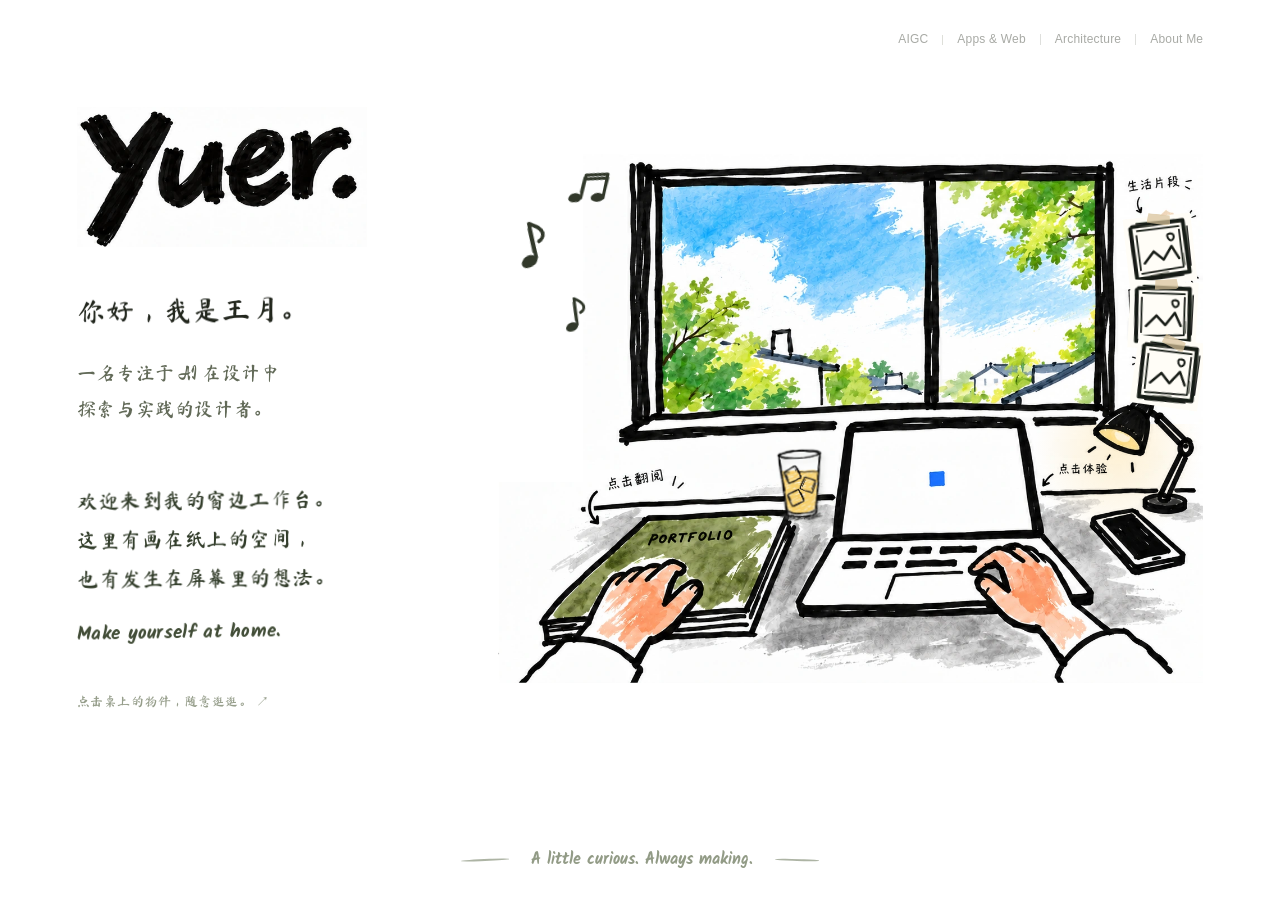
==== index.html @ cda8d572 "Update personal resume image and refresh cache versions" ====
<!doctype html><html lang="zh-CN"><head><meta charset="utf-8"><meta name="viewport" content="width=device-width,initial-scale=1"><meta name="description" content="王月 Yuer，探索 AI 在设计中的应用。建筑作品集、软件与交互，以及生活片段。"><title>Yuer · 王月的窗边工作台</title><link rel="stylesheet" href="style.css"><link rel="stylesheet" href="final.css"><link rel="stylesheet" href="airy.css"><link rel="stylesheet" href="ink-dialog.css"><link rel="stylesheet" href="music.css?v=quietnav1"><style>.quiet-aigc-divider{display:inline-block;width:1px;height:10px;background:#dedfd9;align-self:center;flex-shrink:0}</style></head><body><nav class="quiet-nav" aria-label="作品与个人介绍导航"><details class="quiet-projects aigc-menu"><summary>AIGC</summary><div class="quiet-dropdown"><a href="#" id="nav-aigc">AIGC视频</a><a href="#" id="nav-aigc-architecture">AIGC建筑</a></div></details><span class="quiet-aigc-divider" aria-hidden="true"></span><details class="quiet-projects"><summary>Apps &amp; Web</summary><div class="quiet-dropdown"><a href="lexiloop/">LexiLoop · 词萦</a><a href="timer/">Timer</a><a href="greatwall/">发现长城 · AR</a><a href="cozy-home/experience.html">四口之家·虚拟小窝</a></div></details><span class="quiet-divider" aria-hidden="true"></span><button type="button" data-open="architecture">Architecture</button><span class="quiet-divider" aria-hidden="true"></span><button type="button" id="nav-personal">About Me</button></nav><svg class="ink-filter-defs" width="0" height="0" aria-hidden="true"><defs><filter id="dry-ink" x="-3%" y="-8%" width="106%" height="116%"><feTurbulence type="fractalNoise" baseFrequency=".13" numOctaves="2" seed="7" result="grain"/><feDisplacementMap in="SourceGraphic" in2="grain" scale=".65" xChannelSelector="R" yChannelSelector="G"/></filter></defs></svg><main class="airy-layout"><section class="airy-profile"><h1 aria-label="Yuer."><span class="rough-name" aria-hidden="true"></span><span class="sr-only">Yuer.</span></h1><h2>你好，我是王月。</h2><p>一名专注于 AI 在设计中<br>探索与实践的设计者。</p><div class="welcome-note"><p>欢迎来到我的窗边工作台。<br>这里有画在纸上的空间，<br>也有发生在屏幕里的想法。</p><span lang="en">Make yourself at home.</span></div><small>点击桌上的物件，随意逛逛。 ↗</small></section><section class="airy-illustration" aria-label="可交互的窗边工作台"><div class="music-corner"><div class="music-notes" aria-hidden="true"><svg viewBox="0 0 40 56"><use href="#ink-note-single"/></svg><svg viewBox="0 0 54 56"><use href="#ink-note-pair"/></svg><svg viewBox="0 0 40 56"><use href="#ink-note-single"/></svg></div><button class="music-toggle" id="music-toggle" type="button" aria-label="播放背景音乐：森林小厨" aria-pressed="false"><svg viewBox="0 0 40 56" aria-hidden="true"><use href="#ink-note-single"/></svg><svg class="extra-note" viewBox="0 0 54 56" aria-hidden="true"><use href="#ink-note-pair"/></svg><svg class="extra-note" viewBox="0 0 40 56" aria-hidden="true"><use href="#ink-note-single"/></svg><span class="sr-only"><span id="music-label">听一会儿</span><small class="music-subtitle">A QUIET AFTERNOON</small></span></button><span class="sr-only" id="music-status" role="status" aria-live="polite"></span></div><div class="art-clip"><div class="desk-art"><img class="iced-tea" src="iced-tea-v2.webp" alt="一杯浅金色的冰茶，透明玻璃杯里浮着冰块" draggable="false"><img class="artwork" src="yuer-desk.webp" width="1672" height="941" alt="清新蓝天与绿树的窗景，桌上有绿色作品集、笔记本电脑、手机和台灯。" fetchpriority="high"><button class="hotspot book-spot" data-open="architecture" aria-label="点击绿色书本，翻阅建筑作品集" data-hint="翻开作品集 ↗"></button><button class="hotspot laptop-spot" data-open="software" aria-label="点击电脑，查看软件与交互作品" data-hint="打开电脑 ↗"></button><button class="hotspot phone-spot" data-open="mobile" aria-label="点击手机，打开发现长城等手机应用" data-hint="打开手机 ↗"></button><span class="lamp-glow" aria-hidden="true"></span><button id="lamp-switch" class="hotspot lamp-spot" aria-label="开关台灯" aria-pressed="true" data-hint="开关台灯"></button><button class="wall-photo wall-one" data-photo="0" aria-label="打开高清照片：蓝色蒙古写真"><svg viewBox="0 0 70 70" aria-hidden="true"><defs><filter id="rough-frame-1" x="-10%" y="-10%" width="120%" height="120%"><feTurbulence type="fractalNoise" baseFrequency=".075" numOctaves="2" seed="4" result="noise"/><feDisplacementMap in="SourceGraphic" in2="noise" scale="1.2" xChannelSelector="R" yChannelSelector="G"/></filter></defs><path d="M5 6L65 5 64 64 6 65Z" fill="#fffdf7" stroke="none"/><g filter="url(#rough-frame-1)" fill="none" stroke="#171a15" stroke-linecap="round" stroke-linejoin="round"><path d="M7 7L63 5 65 62 7 65 5 9" stroke-width="4.3"/><path d="M4 14L6 59 M12 4L54 4 M67 12L67 55 M14 67L58 65" stroke-width="1.7"/><path d="M12 12L58 11 M58 15L59 56 13 59 M12 55L11 17" stroke-width="1.9"/><path d="M17 48L28 36 38 46 48 32 55 46" stroke-width="2.7"/><path d="M45 23Q43 18 48 18Q53 19 51 24Q48 28 45 23" stroke-width="2.2"/><path d="M15 8L29 7 M60 41L61 54 M22 62L42 60" stroke="#505448" stroke-width="1"/></g></svg></button><button class="wall-photo wall-two" data-photo="1" aria-label="打开高清照片：绿叶间的肖像"><svg viewBox="0 0 70 70" aria-hidden="true"><defs><filter id="rough-frame-2" x="-10%" y="-10%" width="120%" height="120%"><feTurbulence type="fractalNoise" baseFrequency=".075" numOctaves="2" seed="5" result="noise"/><feDisplacementMap in="SourceGraphic" in2="noise" scale="1.2" xChannelSelector="R" yChannelSelector="G"/></filter></defs><path d="M5 6L65 5 64 64 6 65Z" fill="#fffdf7" stroke="none"/><g filter="url(#rough-frame-2)" fill="none" stroke="#171a15" stroke-linecap="round" stroke-linejoin="round"><path d="M7 7L63 5 65 62 7 65 5 9" stroke-width="4.3"/><path d="M4 14L6 59 M12 4L54 4 M67 12L67 55 M14 67L58 65" stroke-width="1.7"/><path d="M12 12L58 11 M58 15L59 56 13 59 M12 55L11 17" stroke-width="1.9"/><path d="M17 48L28 36 38 46 48 32 55 46" stroke-width="2.7"/><path d="M45 23Q43 18 48 18Q53 19 51 24Q48 28 45 23" stroke-width="2.2"/><path d="M15 8L29 7 M60 41L61 54 M22 62L42 60" stroke="#505448" stroke-width="1"/></g></svg></button><button class="wall-photo wall-three" data-photo="2" aria-label="打开高清照片：午后甜点"><svg viewBox="0 0 70 70" aria-hidden="true"><defs><filter id="rough-frame-3" x="-10%" y="-10%" width="120%" height="120%"><feTurbulence type="fractalNoise" baseFrequency=".075" numOctaves="2" seed="6" result="noise"/><feDisplacementMap in="SourceGraphic" in2="noise" scale="1.2" xChannelSelector="R" yChannelSelector="G"/></filter></defs><path d="M5 6L65 5 64 64 6 65Z" fill="#fffdf7" stroke="none"/><g filter="url(#rough-frame-3)" fill="none" stroke="#171a15" stroke-linecap="round" stroke-linejoin="round"><path d="M7 7L63 5 65 62 7 65 5 9" stroke-width="4.3"/><path d="M4 14L6 59 M12 4L54 4 M67 12L67 55 M14 67L58 65" stroke-width="1.7"/><path d="M12 12L58 11 M58 15L59 56 13 59 M12 55L11 17" stroke-width="1.9"/><path d="M17 48L28 36 38 46 48 32 55 46" stroke-width="2.7"/><path d="M45 23Q43 18 48 18Q53 19 51 24Q48 28 45 23" stroke-width="2.2"/><path d="M15 8L29 7 M60 41L61 54 M22 62L42 60" stroke="#505448" stroke-width="1"/></g></svg></button></div></div></section></main><footer class="page-signoff" lang="en"><span>A little curious. Always making.</span></footer><dialog class="panel" id="software" aria-labelledby="software-title"><div class="panel-head"><span>软件与交互 <small>DIGITAL WORKS</small></span><button class="close" data-close aria-label="关闭软件作品"><svg viewBox="0 0 30 30" aria-hidden="true"><path d="M6 5L24 24 M24 5L5 25" fill="none" stroke="#252c1e" stroke-width="4.5" stroke-linecap="round"/><path d="M5 8L22 25 M25 8L9 24" fill="none" stroke="#5a644a" stroke-width="1.2" stroke-linecap="round"/></svg></button></div><div class="desktop-dialog-body"><iframe id="virtual-computer" data-src="virtual-desktop/index.html?v=resume-20261112-new" title="虚拟电脑，点击桌面图标查看项目介绍" allow="fullscreen"></iframe><div class="desktop-more"><span>一张桌面，一些可以亲手体验的想法。</span><a href="https://timer-focus-portfolio.bluishtrail.chatgpt.site/" target="_blank" rel="noopener">了解更多 · Timer ↗</a></div></div></dialog>
<dialog class="panel book-panel" id="architecture" aria-labelledby="architecture-title"><div class="panel-head"><span id="architecture-title">建筑作品集 <small>COMPLETE PORTFOLIO</small></span><button class="close" data-close aria-label="关闭建筑作品"><svg viewBox="0 0 30 30" aria-hidden="true"><path d="M6 5L24 24 M24 5L5 25" fill="none" stroke="#252c1e" stroke-width="4.5" stroke-linecap="round"/><path d="M5 8L22 25 M25 8L9 24" fill="none" stroke="#5a644a" stroke-width="1.2" stroke-linecap="round"/></svg></button></div><div class="book-viewer"><div class="book-tools"><button id="book-prev" aria-label="上一页">← 上一页</button><span id="book-count" aria-live="polite">01 / 43</span><button id="book-next" aria-label="下一页">下一页 →</button></div><a id="book-full" href="architecture-2026/page-01.jpg" target="_blank" rel="noopener" aria-label="在新窗口放大当前作品页"><img id="book-image" src="architecture-2026/page-01.jpg" alt="建筑作品集封面" loading="lazy"></a><div class="book-thumbs" aria-label="选择作品页"></div><p class="book-tip">点击图片可放大查看 · ← → 键翻页</p></div></dialog><dialog class="panel" id="about" aria-labelledby="about-title"><div class="panel-head"><span>关于我 <small>ABOUT YUER</small></span><button class="close" data-close aria-label="关闭个人介绍"><svg viewBox="0 0 30 30" aria-hidden="true"><path d="M6 5L24 24 M24 5L5 25" fill="none" stroke="#252c1e" stroke-width="4.5" stroke-linecap="round"/><path d="M5 8L22 25 M25 8L9 24" fill="none" stroke="#5a644a" stroke-width="1.2" stroke-linecap="round"/></svg></button></div><div class="panel-body"><div class="eyebrow">HELLO, I'M YUER.</div><h2 id="about-title">你好，我是王月。</h2><p>一名专注于 AI 在设计中探索与实践的设计者。</p><p>从建筑空间到屏幕里的交互，<br>我喜欢把想法做成可以被看见、被体验的东西。</p><div class="welcome-about"><p>在空间与屏幕之间，慢慢做些有意思的事。</p><p>书本，是纸上的空间。<br>电脑，是可以亲手体验的想法。<br>希望你在这里，像坐到窗边一样自在。</p></div><div class="about-portrait"><img src="photos/spring-thumb.webp" alt="绿叶间的王月"><button data-photo="1">打开生活相册 ↗</button></div><div class="link-row"><button data-open="architecture">建筑作品集 ↗</button><button data-open="software">软件与交互 ↗</button></div></div></dialog><dialog class="panel photo-panel" id="photos" aria-labelledby="photo-title"><div class="panel-head"><span id="photo-title">生活片段 <small>LIFE IN FRAMES</small></span><button class="close" data-close aria-label="关闭照片"><svg viewBox="0 0 30 30" aria-hidden="true"><path d="M6 5L24 24 M24 5L5 25" fill="none" stroke="#252c1e" stroke-width="4.5" stroke-linecap="round"/><path d="M5 8L22 25 M25 8L9 24" fill="none" stroke="#5a644a" stroke-width="1.2" stroke-linecap="round"/></svg></button></div><div class="photo-toolbar"><button id="photo-prev" aria-label="上一张照片">← 上一张</button><span id="photo-counter" aria-live="polite">1 / 3</span><button id="photo-next" aria-label="下一张照片">下一张 →</button></div><div class="photo-stage" id="photo-stage" tabindex="0" aria-label="高清照片，可滚动查看放大的照片"><img id="photo-image" alt=""></div><div class="photo-bottom"><span id="photo-caption"></span><button id="photo-zoom" aria-pressed="false">放大查看 ＋</button><a id="photo-original" target="_blank" rel="noopener">新窗口看原图 ↗</a></div><div class="photo-strip" aria-label="选择生活照片"><button data-photo-select="0" aria-label="选择蒙古写真"><img src="photos/portrait-thumb.webp" alt=""></button><button data-photo-select="1" aria-label="选择春日人像"><img src="photos/spring-thumb.webp" alt=""></button><button data-photo-select="2" aria-label="选择午后甜点"><img src="photos/afternoon-thumb.webp" alt=""></button></div><p class="photo-note">← → 切换照片 · Esc 返回工作台</p></dialog><dialog class="panel mobile-panel" id="mobile" aria-labelledby="mobile-title"><div class="panel-head"><span id="mobile-title">我的手机 <small>POCKET PROJECTS</small></span><button class="close" data-close aria-label="关闭虚拟手机"><svg viewBox="0 0 30 30" aria-hidden="true"><path d="M6 5L24 24 M24 5L5 25" fill="none" stroke="#252c1e" stroke-width="4.5" stroke-linecap="round"/></svg></button></div><div class="pocket-body"><div class="pocket-phone"><div class="pocket-status"><span>9:41</span><span>▥ ▰</span></div><span class="pocket-speaker" aria-hidden="true"></span><div class="pocket-greeting"><small>YUER'S POCKET</small><p>一些随身的，<br>有意思的想法。</p></div><div class="pocket-apps"><a class="pocket-app" href="greatwall/" aria-label="打开发现长城项目介绍与AR交互体验"><span class="pocket-icon"><img src="greatwall/assets/app-icon.png" alt="发现长城" width="64" height="64"></span><span>发现长城</span></a><button class="pocket-app" data-open="about" aria-label="打开关于王月的介绍"><span class="pocket-icon about-pocket-icon"><svg viewBox="0 0 64 64" aria-hidden="true"><path d="M9 48Q31 27 54 48 M23 23Q22 10 33 11Q45 10 44 23Q43 35 33 35Q22 34 23 23 M8 51L56 50" fill="none" stroke="#30392a" stroke-width="3.5" stroke-linecap="round"/></svg></span><span>关于我</span></button></div><svg class="pocket-landscape" viewBox="0 0 300 150" aria-hidden="true"><path d="M-10 130Q25 60 63 88T143 65T224 96T320 53" fill="none" stroke="#80916c" stroke-width="3"/><path d="M-10 146Q57 94 100 114T200 109T320 110" fill="#d7dfc8" stroke="#899875" stroke-width="2"/><path d="M237 39Q224 32 233 22Q246 14 252 27Q257 42 237 39" fill="#e5dbb8" stroke="#88896d" stroke-width="2"/></svg><div class="pocket-home" aria-hidden="true"></div></div><p class="pocket-hint">点开图标，随意逛逛。 ↗</p></div></dialog><svg class="music-symbols" aria-hidden="true"><defs><symbol id="ink-note-single" viewBox="0 0 40 56"><path d="M20 42C18 38 10 38 6 43C2 47 5 52 10 52C17 52 23 48 22 42Z" fill="currentColor"/><path d="M21 43L22 6C27 10 33 12 34 19C34 23 31 26 28 27" fill="none" stroke="currentColor" stroke-width="4" stroke-linecap="round" stroke-linejoin="round"/><path d="M19 37L20 11M24 8Q34 14 35 19M7 49Q13 52 19 46" fill="none" stroke="currentColor" stroke-width="1.3" stroke-linecap="round"/></symbol><symbol id="ink-note-pair" viewBox="0 0 54 56"><path d="M18 39C13 35 5 39 4 44C2 49 8 51 13 49C19 48 21 44 18 39ZM46 32C42 29 34 32 32 37C30 42 36 44 42 42C48 40 50 36 46 32Z" fill="currentColor"/><path d="M19 42L20 12L47 5L47 36M20 17L47 10" fill="none" stroke="currentColor" stroke-width="4" stroke-linecap="round" stroke-linejoin="round"/><path d="M17 35L18 15M49 9L48 29" fill="none" stroke="currentColor" stroke-width="1.2" stroke-linecap="round"/></symbol></defs></svg><audio id="afternoon-music" src="audio/forest-kitchen.mp3" preload="metadata" loop aria-label="森水垚、沐灵仙：森林小厨"></audio><script src="main.js?v=20261102-book2026"></script><script src="music.js?v=20261102-autoplay"></script><script src="quiet-nav.js?v=1"></script><script>document.getElementById("nav-aigc").onclick=e=>{e.preventDefault();e.target.closest("details").open=false;openPanel("software",e.currentTarget);const f=document.getElementById("virtual-computer");const send=()=>f.contentWindow.postMessage({type:"yuer-open-aigc"},location.origin);f.addEventListener("load",send,{once:true});send()};</script><script>document.getElementById("nav-aigc-architecture").onclick=e=>{e.preventDefault();e.target.closest("details").open=false;openPanel("software",e.currentTarget);const f=document.getElementById("virtual-computer");const send=()=>f.contentWindow.postMessage({type:"yuer-open-architecture"},location.origin);f.addEventListener("load",send,{once:true});send()};</script></body></html>
---- style.css ----
*{box-sizing:border-box}body{margin:0;background:#fdfdfb;color:#32342f;font-family:Arial,'Microsoft YaHei',sans-serif}a{color:inherit;text-decoration:none}button{font:inherit;color:inherit;cursor:pointer}button:focus-visible,a:focus-visible{outline:1px dashed #686d61;outline-offset:6px}.home-layout{min-height:100vh;max-width:1440px;margin:auto;display:grid;grid-template-columns:.8fr 1.2fr;gap:7%;align-items:center;padding:50px 6%}.profile{padding:10px 0 25px 5%;align-self:stretch;display:flex;flex-direction:column;justify-content:center}.name{font-family:'Segoe Print','Bradley Hand',cursive;font-style:italic;font-size:105px;line-height:1.3;letter-spacing:-8px;align-self:start;margin-bottom:37px;font-weight:400}.name span{font-size:63px;margin-left:8px}.hello{font-size:17px;margin:0 0 19px;font-weight:400;letter-spacing:1px}.bio{font-size:13px;line-height:2.2;color:#7d8177;margin:0 0 17px;letter-spacing:.6px}.secondary{font-size:12px;color:#9ca092;margin-bottom:40px}.work-nav{max-width:280px;display:flex;flex-direction:column;gap:3px}.work-nav button{border:0;border-top:1px solid #e0e3d9;background:none;text-align:left;display:flex;align-items:center;padding:17px 0;font-size:12px;gap:12px}.work-nav button:hover{color:#727d63}.work-nav small{font:8px monospace;letter-spacing:1px;color:#a4ab99}.work-nav i{margin-left:auto;font-style:normal;color:#969e8c}.profile-note{font:8px monospace;letter-spacing:2px;color:#b0b5a5;display:block;margin-top:45px}.right-scene{width:100%;max-width:680px}.desk-scene{display:block;width:100%;overflow:visible}.object-fill{fill:#fdfdfb;transition:fill .2s}.draw-link:hover .object-fill,.draw-link:focus-visible .object-fill{fill:#edf0e7}.scene-text{font:10px Georgia,serif;font-style:italic;fill:#8e9384;stroke:none}.scene-hint{text-align:center;font-size:10px;color:#a5aa9c;letter-spacing:.6px;margin:12px 0 0}.eyebrow{font:10px monospace;letter-spacing:2px;color:#929c85}.panel{border:0;padding:0;max-width:780px;width:calc(100% - 40px);max-height:85vh;color:#414a3b;background:#fbfaf6;border-radius:5px;box-shadow:0 20px 100px #25332925;overflow:auto}.panel::backdrop{background:#303b2c45;backdrop-filter:blur(5px)}.panel-head{display:flex;justify-content:space-between;padding:24px 30px;border-bottom:1px solid #e1e4d7;font:10px monospace;letter-spacing:2px;color:#8f9b82}.close{border:0;background:none;color:#87947b;font-size:23px;line-height:16px}.panel-body{padding:35px 38px}.panel h2{font-size:29px;font-weight:400;line-height:1.5;margin:0 0 15px}.panel p{font-size:13px;color:#8c9682;line-height:2}.project{margin-top:28px;display:grid;grid-template-columns:1fr 1fr;border:1px solid #d8dfcd;border-radius:3px;overflow:hidden}.project-preview{background:#121b2c;min-height:240px;display:flex;flex-direction:column;justify-content:center;align-items:center;color:#c7dfb2}.project-preview .timer-word{font:41px monospace;letter-spacing:-4px;color:#d4e3c7}.project-preview .clock{font:42px monospace;margin-top:20px;color:#90af87;letter-spacing:-3px}.project-info{padding:30px}.project-info small{font:9px monospace;letter-spacing:1px;color:#9aa88c}.project-info h3{font-size:24px;font-weight:400;margin:17px 0 10px}.project-info p{font-size:11px}.project-info a{font-size:12px;display:inline-block;border-bottom:1px solid #92a882;padding:10px 0 5px;color:#5b7a4d}.empty-book{margin-top:28px;border:1px solid #d8dfce;padding:30px;background:#f0f1e8;display:flex;align-items:center;gap:30px}.mini-book{width:100px;height:137px;background:#e1e7d5;flex-shrink:0;border:1px solid #839177;box-shadow:5px 5px 0 #d7decd;display:flex;align-items:center;justify-content:center;font:italic 26px Georgia;color:#839275;transform:rotate(-5deg)}.empty-book h3{font-size:16px;font-weight:400}.empty-book p{font-size:11px}.note-card{padding:25px;border:1px dashed #cad4bf;margin-top:25px}.note-card p{margin:0}.link-row{display:flex;justify-content:space-between;margin-top:30px;border-top:1px solid #e1e5d8;padding-top:20px;font-size:11px}.link-row button{border:0;background:none;color:#69865b}.panel .eyebrow{margin-bottom:18px}@media(min-width:1500px){.home-layout{padding-top:70px;padding-bottom:70px}.name{font-size:120px}}@media(max-width:950px){.home-layout{gap:3%;padding:40px 4%;grid-template-columns:.8fr 1.2fr}.profile{padding-left:2%}.name{font-size:85px}.bio{font-size:12px}.work-nav small{display:none}}@media(max-width:650px){.home-layout{display:flex;flex-direction:column;gap:5px;padding:30px 7%}.profile{width:100%;padding:0}.name{font-size:75px;margin-bottom:20px}.hello{font-size:16px;margin-bottom:12px}.bio{font-size:12px}.secondary{margin-bottom:20px}.work-nav{max-width:none;display:grid;grid-template-columns:1fr 1fr 1fr;gap:15px}.work-nav button{font-size:11px;gap:5px;padding:14px 0}.profile-note{margin-top:20px;font-size:7px}.right-scene{margin-top:16px}.scene-hint{font-size:9px;margin-bottom:22px}.project{grid-template-columns:1fr}.project-preview{min-height:180px}.panel-body{padding:28px 23px}.panel h2{font-size:25px}.empty-book{padding:20px;gap:20px}.mini-book{width:70px;height:100px}.panel-head{padding:20px}}@media(prefers-reduced-motion:reduce){*{transition:none!important}}
.book-panel{max-width:1100px}.book-viewer{padding:20px;background:#f5f5f1}.book-tools{display:flex;align-items:center;justify-content:space-between;margin-bottom:18px;font:10px monospace;color:#7d8573}.book-tools button{background:none;border:0;padding:8px;color:#6f7867;font-size:11px}.book-tools button:disabled{opacity:.25;cursor:default}#book-full{display:block;background:#e8e8e2;text-align:center}#book-image{display:block;max-width:100%;width:auto;max-height:65vh;object-fit:contain;margin:auto}.book-thumbs{display:flex;gap:7px;overflow:auto;padding:16px 0 6px}.book-thumbs button{flex-shrink:0;width:64px;height:50px;padding:2px;background:#e6e8e0;border:1px solid transparent}.book-thumbs button[aria-pressed=true]{border-color:#4f5948}.book-thumbs img{height:100%;width:100%;object-fit:contain}.book-tip{text-align:center!important;font-size:9px!important;color:#a0a797!important;margin:10px 0!important}@media(max-width:650px){.book-viewer{padding:12px}.book-panel{width:calc(100% - 20px)}.book-thumbs button{width:50px;height:40px}}
---- final.css ----
body{background:#fff;color:#151515}button,a{-webkit-tap-highlight-color:transparent}button:focus-visible,a:focus-visible{outline:2px dashed #356dab;outline-offset:5px}.sr-only{position:absolute;width:1px;height:1px;padding:0;margin:-1px;overflow:hidden;clip:rect(0,0,0,0);white-space:nowrap;border:0}.workspace{min-height:100svh;display:flex;flex-direction:column;justify-content:center;width:100%;max-width:1900px;margin:auto;padding:0}.art-clip{width:100%;overflow:hidden}.desk-art{position:relative;width:100%;isolation:isolate}.artwork{width:100%;height:auto;display:block}.hotspot{position:absolute;z-index:2;border:0;background:transparent;padding:0;cursor:pointer;transition:background .2s,box-shadow .2s;border-radius:45% 4% 35% 3%/4% 35% 5% 40%}.hotspot:after{content:attr(data-hint);position:absolute;top:-30px;left:50%;transform:translateX(-50%) rotate(-3deg);font:13px 'Segoe Print','Microsoft YaHei',sans-serif;white-space:nowrap;color:#282a22;padding:5px 10px;background:#fffdf0;border:1px solid #393a30;box-shadow:2px 2px 0 #393a30;opacity:0;pointer-events:none;transition:opacity .2s}.hotspot:hover:after,.hotspot:focus-visible:after{opacity:1}.hotspot:hover{background:#809e6a0b;box-shadow:inset 0 0 0 2px #5f795347}.nav-architecture{left:4.5%;top:64%;width:19%;height:9%}.nav-software{left:4.5%;top:75%;width:19%;height:9%}.nav-about{left:4.5%;top:85.5%;width:19%;height:8%}.book-spot{left:29%;top:67%;width:27.8%;height:26%;clip-path:polygon(38% 0,100% 0,85% 80%,0 100%)}.laptop-spot{left:56.7%;top:50.2%;width:31.5%;height:37%}.phone-spot{left:87%;top:66%;width:11.3%;height:13%;transform:rotate(-9deg)}.lamp-spot{left:88%;top:45%;width:11%;height:23%}.lamp-glow{position:absolute;left:82%;top:51%;width:18%;height:23%;background:radial-gradient(ellipse at 50% 20%,#ffd67d55,transparent 70%);mix-blend-mode:multiply;pointer-events:none;z-index:1;transition:opacity .4s}.lamp-off .lamp-glow{opacity:0}.wall-photo{position:absolute;background:#fffef8;z-index:4;border:2px solid #161616;padding:.45%;width:6.2%;height:11%;box-shadow:1px 2px 0 #27272735;transition:transform .2s;cursor:zoom-in}.wall-photo:before{content:'';position:absolute;top:-8%;left:35%;height:18%;width:32%;background:#e3c49bcc;transform:rotate(8deg);z-index:1}.wall-photo img{display:block;width:100%;height:100%;object-fit:cover}.wall-one{left:92.6%;top:12.5%;transform:rotate(-6deg)}.wall-one img{object-position:50% 27%}.wall-two{left:92.9%;top:25%;transform:rotate(3deg)}.wall-two img{object-position:65% 50%}.wall-three{left:93.3%;top:36%;transform:rotate(8deg)}.wall-photo:hover,.wall-photo:focus-visible{transform:rotate(0) scale(1.12);z-index:5}.mobile-profile,.mobile-tip{display:none}.panel{background:#fffcf4;color:#20251c;border:2px solid #2b2b25;border-radius:3px 9px 5px 4px/8px 3px 9px 3px;box-shadow:6px 7px 0 #20261d45}.panel::backdrop{background:#24302b66;backdrop-filter:blur(5px)}.panel-head{border-bottom:2px solid #2b2b2530;color:#69735f;letter-spacing:1px;padding:21px 26px}.panel h2{color:#25291f}.close{font-size:29px;min-width:32px;min-height:30px;color:#2d3526}.panel .eyebrow{color:#68835d}.panel p{color:#7b8370}.project{border:2px solid #454d3a;border-radius:2px 7px 3px 6px}.project-preview{background:#16212b}.project-info a{color:#3d614a;border-bottom-color:#3d614a}.project-info small{color:#7c8e72}.book-viewer{background:#f5f1e6}.book-tools button,.photo-toolbar button,.photo-bottom button{border:1px solid #6c7562;border-radius:2px 5px 2px 4px;background:#fffdf6;padding:9px 14px;font-size:11px}.book-thumbs button[aria-pressed=true]{border:2px solid #476b4d}.photo-panel{max-width:1200px;width:calc(100% - 36px);max-height:94svh}.photo-toolbar{display:flex;justify-content:space-between;align-items:center;padding:15px 22px;font:11px monospace;color:#748166}.photo-stage{height:58svh;overflow:auto;display:flex;align-items:center;justify-content:center;background:#edece5;margin:0 22px;border:1px solid #d3d6c9;position:relative;overscroll-behavior:contain}.photo-stage img{display:block;max-width:100%;max-height:100%;width:auto;height:auto;object-fit:contain;cursor:zoom-in}.photo-stage.zoomed{display:block}.photo-stage.zoomed img{max-width:none;max-height:none;cursor:zoom-out}.photo-stage.loading:before{content:'正在打开高清照片…';font:12px 'Microsoft YaHei',sans-serif;color:#7d8b70;position:absolute;top:20px;left:20px;z-index:1;background:#fffaf0e6;padding:10px}.photo-bottom{display:flex;align-items:center;justify-content:space-between;gap:15px;padding:15px 22px;font-size:11px;color:#748166}.photo-bottom a{border-bottom:1px solid #7b8a70;padding-bottom:4px}.photo-strip{display:flex;gap:12px;justify-content:center;padding:0 20px}.photo-strip button{padding:3px;background:#fffdf4;border:1px solid #b4bca8;width:55px;height:45px}.photo-strip button[aria-pressed=true]{border:2px solid #41634e;transform:rotate(-4deg)}.photo-strip img{width:100%;height:100%;object-fit:cover}.photo-note{text-align:center;font-size:9px!important;color:#8d9682!important;margin:10px 0 14px!important}.about-portrait{margin-top:22px;display:flex;align-items:center;gap:20px}.about-portrait img{width:100px;height:115px;object-fit:cover;object-position:65% 50%;border:6px solid white;outline:1px solid #9aa58d;transform:rotate(-4deg)}.about-portrait button{background:none;border:0;border-bottom:1px solid #8fa67e;font-size:12px;padding:7px 0;color:#5b784d}@media(max-width:700px){.workspace{justify-content:start}.mobile-profile{display:block;padding:25px 7% 5px}.mobile-profile h1{font:bold italic 66px 'Segoe Print','Bradley Hand',cursive;margin:0 0 15px;letter-spacing:-5px;color:#131812}.mobile-profile h2{font-size:19px;font-weight:400;margin:0 0 11px}.mobile-profile p{font-size:12px;line-height:1.9;color:#75826c;margin:0 0 20px}.mobile-profile nav{display:flex;gap:17px;flex-wrap:wrap}.mobile-profile nav button{border:0;border-bottom:2px solid #282c23;border-radius:0;background:none;padding:9px 0;font-size:11px}.art-clip{margin-top:25px}.desk-art{width:160%;margin-left:-60%}.nav-architecture,.nav-software,.nav-about{display:none}.hotspot:after{font-size:10px;top:-20px}.wall-photo{padding:.4%;border-width:1px}.mobile-tip{display:block;text-align:center;font:10px 'Microsoft YaHei',sans-serif;color:#8a947e;padding:15px 8px 25px}.panel-body{padding:25px 22px}.panel-head{padding:15px 20px}.photo-toolbar{padding:12px}.photo-stage{margin:0 12px;height:55svh}.photo-bottom{padding:12px;flex-wrap:wrap;font-size:10px}.photo-bottom button{font-size:10px;padding:8px}.photo-strip button{height:42px;width:50px}}@media(prefers-reduced-motion:reduce){*{transition:none!important}}
---- airy.css ----
.airy-layout{max-width:1580px;min-height:100svh;display:grid;grid-template-columns:minmax(270px,.64fr) minmax(0,1.36fr);gap:80px;align-items:center;margin:auto;padding:75px 6%}.airy-profile{padding:20px 0 35px}.airy-profile h1{font:bold italic 91px 'Segoe Print','Bradley Hand',cursive;letter-spacing:-7px;line-height:1.25;color:#171b16;margin:0 0 52px}.airy-profile h2{font-size:22px;font-weight:400;letter-spacing:1px;margin:0 0 23px}.airy-profile p{font-size:14px;line-height:2.1;letter-spacing:.6px;color:#687160;margin:0 0 56px}.airy-profile nav{display:flex;flex-direction:column;gap:24px;max-width:245px}.airy-profile nav button{text-align:left;background:none;border:0;border-bottom:2px solid #30382b;border-radius:0 0 65% 2%;padding:0 3px 14px;font-size:15px;display:flex;justify-content:space-between}.airy-profile nav button:hover{color:#5d7e4b}.airy-profile nav span{color:#707e63}.airy-profile small{display:block;font-size:10px;line-height:1.9;color:#969e8b;margin-top:42px}.airy-illustration{width:100%;min-width:0}.airy-illustration .desk-art{width:132%;margin-left:-32%}.airy-illustration .art-clip{margin:0;width:100%;overflow:hidden}.airy-illustration .artwork{max-width:none}.wall-photo{background:#fffdf6;border:0;padding:.2%;box-shadow:none}.wall-photo svg{display:block;width:100%;height:100%;fill:none;stroke:#34382d;stroke-width:2.2;stroke-linecap:round;stroke-linejoin:round}.wall-photo:before{height:14%;top:-3%;background:#e2d2b9cc}.wall-one{width:7.2%;height:12.8%;left:91.8%;top:11.6%}.wall-two{width:7.2%;height:12.8%;left:92.1%;top:24%}.wall-three{width:7.2%;height:12.8%;left:92.6%;top:35%}.panel{background:#fffcf3;border:2px solid #35372f;border-radius:5px 16px 7px 11px/13px 4px 14px 6px;box-shadow:4px 5px 0 #4b514344,0 25px 90px #1f2d2230}.panel-head{border-bottom:0;position:relative;font-family:'Segoe Print','Microsoft YaHei',sans-serif;font-size:11px;padding:27px 32px}.panel-head:after{content:'';position:absolute;bottom:0;left:4%;width:92%;height:2px;background:#494d3d;transform:rotate(-.3deg);border-radius:50%}.panel-body{padding:42px 40px}.panel h2{font-family:'Segoe Print','Microsoft YaHei',sans-serif;font-size:28px;line-height:1.6;margin-bottom:23px}.panel p{line-height:2.2}.panel .eyebrow{font-family:'Segoe Print',monospace;letter-spacing:1px}.project{margin-top:37px;gap:0;border:2px solid #4e5943;border-radius:4px 15px 6px 10px/13px 5px 12px 4px}.project-info{padding:32px}.project-info h3{font-family:'Segoe Print',sans-serif}.project-preview{background:#dbe4d0;color:#344d2b;position:relative;overflow:hidden}.project-preview:before{content:'';position:absolute;inset:14px;border:2px solid #5c6e4e;transform:rotate(-2deg);border-radius:6px 11px 5px 15px}.project-preview .timer-word{color:#324b2c;font-family:'Segoe Print',monospace;font-size:35px;letter-spacing:-2px;z-index:1}.project-preview .clock{color:#638454;font-size:27px;z-index:1}.project-info a{border-bottom:2px solid #6b8757;border-radius:0 0 50% 0}.book-tools button,.photo-toolbar button,.photo-bottom button{font-family:'Segoe Print','Microsoft YaHei',sans-serif;border-width:1.5px;border-radius:3px 8px 4px 7px;transform:rotate(-.4deg);background:#fffcf3}.book-viewer{padding:26px;background:#f2f0e5}.book-thumbs{gap:11px;padding-top:24px}.book-thumbs button{border-radius:3px 7px 2px 5px}.photo-stage{border:1px solid #a1ad93;border-radius:3px 8px 5px 2px;background:#eeeee4}.photo-toolbar{padding:22px}.photo-bottom{padding:22px}.photo-strip{gap:18px}.photo-strip button{border-radius:2px 6px 4px 5px}.photo-note{margin:18px 0 22px!important}.link-row{border-top:1px dashed #b4bea6}.about-portrait{gap:30px;margin-top:32px}.close{transform:rotate(-5deg);font-family:'Segoe Print',sans-serif}.hotspot:after{font-size:10px}.book-spot:hover:after{left:60%;top:-25px;clip-path:none}@media(min-width:1700px){.airy-layout{gap:110px}}@media(max-width:1100px){.airy-layout{gap:35px;padding:55px 5%;grid-template-columns:minmax(250px,.7fr) minmax(0,1.3fr)}.airy-profile h1{font-size:76px;margin-bottom:40px}.airy-profile h2{font-size:19px}.airy-profile p{font-size:12px;margin-bottom:42px}}@media(max-width:760px){.airy-layout{display:flex;flex-direction:column;gap:35px;padding:40px 7% 45px;align-items:stretch}.airy-profile{padding:0}.airy-profile h1{font-size:74px;margin-bottom:27px}.airy-profile h2{font-size:20px;margin-bottom:17px}.airy-profile p{font-size:13px;margin-bottom:30px}.airy-profile nav{max-width:none;flex-direction:row;gap:21px;justify-content:space-between}.airy-profile nav button{font-size:11px;padding-bottom:10px;gap:7px;flex:1}.airy-profile small{margin-top:24px;font-size:9px}.airy-illustration .desk-art{width:132%;margin-left:-32%}.airy-illustration{margin-top:0}.panel-body{padding:32px 24px}.panel-head{padding:22px}.panel h2{font-size:24px}.project{grid-template-columns:1fr}.project-preview{min-height:180px}.book-viewer{padding:15px}.photo-toolbar,.photo-bottom{padding:14px}.hotspot:after{font-size:9px}}
.airy-illustration .artwork{clip-path:polygon(34% 0,100% 0,100% 100%,25% 100%,25% 62%,34% 62%)}

/* Reuse the illustration's actual brush lettering. */
.airy-profile h1{line-height:0;margin-bottom:43px;letter-spacing:0}.rough-name{display:block;width:290px;max-width:100%;aspect-ratio:520/250;background-image:url('yuer-desk.webp');background-repeat:no-repeat;background-size:321.538462% 376.4%;background-position:5.034722% 20.115774%}.wall-photo svg{stroke:none;fill:none}.wall-photo{background:#fffdf7;box-shadow:none}.wall-photo:before{clip-path:polygon(5% 0,95% 5%,100% 85%,88% 100%,0 88%);transform:rotate(11deg);height:16%;width:35%;background:#d9c29ab8}.wall-two:before{transform:rotate(-7deg)}.wall-three:before{transform:rotate(17deg)}@media(max-width:1100px){.rough-name{width:260px}.airy-profile h1{margin-bottom:35px}}@media(max-width:760px){.rough-name{width:235px}.airy-profile h1{margin-bottom:27px}}

/* Handwritten Chinese navigation with ink-stroke underlines. */
.airy-profile nav{gap:27px}.airy-profile nav button{font-family:'KaiTi','STKaiti','Kaiti SC','Segoe Print',cursive;font-size:20px;font-weight:700;letter-spacing:1.4px;color:#252a20;border:0;position:relative;padding:0 3px 17px;line-height:1.4;transform:rotate(-.7deg)}.airy-profile nav button:after{content:'';position:absolute;left:0;right:0;bottom:0;height:7px;background:url('ink-rule.svg') center/100% 100% no-repeat;opacity:.9}.airy-profile nav button:nth-child(2){transform:rotate(.4deg)}.airy-profile nav button:nth-child(3){transform:rotate(-.3deg)}.airy-profile nav button:hover{color:#5a7547}.airy-profile nav span{font-family:'Segoe Print',cursive;font-size:19px;color:#5f7450}.photo-stage.loading{background:#eeeee4}.photo-bottom #photo-caption{font-size:10px}@media(max-width:760px){.airy-profile nav{gap:20px}.airy-profile nav button{font-size:15px;letter-spacing:.4px;padding-bottom:12px}.airy-profile nav span{font-size:14px}}

/* First-edition welcome copy, with room to pause. */
.airy-profile .welcome-note{margin-top:48px;max-width:310px}.airy-profile .welcome-note p{font-family:'KaiTi','STKaiti','Kaiti SC',serif;font-size:16px;line-height:2.1;letter-spacing:.5px;margin:0 0 18px;color:#555e4d}.welcome-note>span{font-family:'Segoe Print','Bradley Hand',cursive;font-size:15px;font-style:italic;color:#69765b;letter-spacing:.3px}.airy-profile .quiet-english{display:block;margin-top:13px;font-family:'Segoe Print','Bradley Hand',cursive;font-size:10px;letter-spacing:.6px}.welcome-about{margin-top:30px;padding-top:24px;border-top:1px dashed #b4bea6}.welcome-about p{font-family:'KaiTi','STKaiti','Kaiti SC',serif}@media(max-width:760px){.airy-profile .welcome-note{margin-top:30px;max-width:none}.airy-profile .welcome-note p{font-size:14px;margin-bottom:12px}.welcome-note>span{font-size:13px}.airy-profile .quiet-english{margin-top:9px}}

/* A: expressive dry-ink handwriting, served locally across devices. */
@font-face{font-family:YuerInkCN;src:url('fonts/yuer-ink-cn.ttf') format('truetype');font-weight:400;font-display:swap}
@font-face{font-family:YuerInkLatin;src:url('fonts/yuer-ink-latin.ttf') format('truetype');font-weight:700;font-display:swap}
.ink-filter-defs{position:absolute;pointer-events:none;overflow:hidden}
.airy-profile h2{font-family:YuerInkCN,cursive;font-size:28px;font-weight:400;line-height:1.5;letter-spacing:1px;color:#20251d;filter:url(#dry-ink);transform:rotate(-.7deg);transform-origin:left center}
.airy-profile>p{font-family:YuerInkCN,cursive;font-size:19px;line-height:1.9;letter-spacing:.6px;color:#626a58}
.airy-profile .welcome-note p{font-family:YuerInkCN,cursive;font-size:21px;line-height:1.85;letter-spacing:.5px;color:#333d2b;filter:url(#dry-ink);transform:rotate(-.5deg);transform-origin:left center}
.welcome-note>span{display:inline-block;font-family:YuerInkLatin,cursive;font-size:19px;font-weight:700;font-style:normal;line-height:1.6;color:#424e37;filter:url(#dry-ink);transform:rotate(-1deg)}
.airy-profile small{font-family:YuerInkCN,cursive;font-size:13px;letter-spacing:.5px}.airy-profile .quiet-english{font-family:YuerInkLatin,cursive;font-size:12px;font-weight:700;letter-spacing:.3px}
@media(max-width:1100px){.airy-profile h2{font-size:25px}.airy-profile>p{font-size:17px}.airy-profile .welcome-note p{font-size:19px}.welcome-note>span{font-size:17px}}
@media(max-width:760px){.airy-profile h2{font-size:25px}.airy-profile>p{font-size:17px}.airy-profile .welcome-note p{font-size:19px;line-height:1.85}.welcome-note>span{font-size:17px}.airy-profile small{font-size:12px}.airy-profile .quiet-english{font-size:11px}}

#software{max-width:1180px;width:calc(100% - 48px)}#software .panel-head{padding:22px 30px}.desktop-dialog-body{padding:12px 22px 20px}#virtual-computer{display:block;border:0;width:100%;height:min(70vw,730px);background:#172127;border-radius:4px}.desktop-more{display:flex;align-items:center;justify-content:space-between;gap:20px;padding:12px 5px 0;font-size:12px;color:#7d8770}.desktop-more a{color:#435c37;white-space:nowrap;border-bottom:2px solid #7c8c69;padding:7px 0;font-family:YuerInkCN,cursive;font-size:18px}@media(max-width:760px){#software{width:calc(100% - 20px)}.desktop-dialog-body{padding:8px 10px 14px}#virtual-computer{height:calc(62vw + 65px)}.desktop-more{align-items:flex-start}.desktop-more span{font-size:10px;line-height:1.8}.desktop-more a{font-size:15px}}

#software{max-height:92dvh}#virtual-computer{height:min(64vw,calc(92dvh - 170px));min-height:220px}@media(max-width:760px){#virtual-computer{height:calc(62vw + 55px);min-height:200px}}

/* Pocket projects: the sketchbook frame around a small virtual phone. */
#mobile{max-width:480px;max-height:92dvh}.mobile-panel .panel-head{font-size:16px;min-height:72px;padding:18px 20px 22px}.mobile-panel .panel-head small{font-size:8px}.pocket-body{padding:20px 30px 16px}.pocket-phone{width:255px;height:445px;border:9px solid transparent;border-image:url('ink-frame.svg') 26 stretch;background:#f0eee0;position:relative;margin:auto;overflow:hidden;color:#36402e}.pocket-status{display:flex;justify-content:space-between;padding:14px 14px 0;font:9px monospace}.pocket-speaker{position:absolute;top:5px;left:calc(50% - 22px);width:44px;height:4px;background:#3c432f;border-radius:40%}.pocket-greeting{padding:37px 20px 0}.pocket-greeting small{font:8px 'Segoe Print',monospace;letter-spacing:1px;color:#869171}.pocket-greeting p{font:22px/1.6 'KaiTi','STKaiti',serif!important;color:#5a6847!important;margin:12px 0 0}.pocket-apps{display:flex;gap:25px;padding:30px 20px;position:relative;z-index:2}.pocket-app{border:0;background:none;padding:0;display:flex;align-items:center;flex-direction:column;gap:11px;color:#3c4732;font:14px 'KaiTi','STKaiti',serif}.pocket-icon{width:64px;height:64px;background:#fffdf6;border:3px solid #424b36;border-radius:11px 8px 12px 6px;display:block;box-shadow:2px 3px 0 #626c4933;transform:rotate(-2deg);overflow:hidden}.pocket-icon img{display:block;width:100%;height:100%;padding:4px}.pocket-app:hover .pocket-icon{transform:rotate(3deg) translateY(-3px);box-shadow:3px 5px 0 #626c4933}.about-pocket-icon{background:#e0e6d1;transform:rotate(2deg)}.about-pocket-icon svg{width:100%;height:100%;padding:8px}.pocket-landscape{position:absolute;bottom:20px;width:100%;height:120px;left:0;opacity:.7;pointer-events:none}.pocket-home{position:absolute;bottom:10px;left:calc(50% - 30px);height:4px;width:60px;background:#687855;border-radius:40%}.pocket-hint{text-align:center;font-family:'KaiTi','STKaiti',serif;font-size:12px!important;margin:15px 0 0!important;color:#8b977a!important}@media(max-height:750px){.pocket-phone{width:224px;height:370px}.pocket-greeting{padding-top:24px}.pocket-greeting p{font-size:20px!important}.pocket-apps{padding-top:22px}.pocket-landscape{height:90px}.pocket-body{padding-top:12px}}
---- ink-dialog.css ----
.panel{border:12px solid transparent;border-image:url('ink-frame.svg') 26 stretch;border-radius:0;background:#fffdf6;box-shadow:0 20px 85px #17231140;padding:0;overflow:auto}.panel-head{padding:26px 28px 28px;min-height:86px;font-family:'Segoe Print','KaiTi','STKaiti','Microsoft YaHei',sans-serif;font-size:17px;font-weight:700;color:#282e21;letter-spacing:1px;gap:25px;align-items:center}.panel-head>span{display:flex;gap:15px;align-items:baseline;flex-wrap:wrap}.panel-head small{font:10px 'Segoe Print',monospace;color:#8c957f;letter-spacing:1.3px}.panel-head:after{content:'';height:12px;left:2%;width:96%;bottom:0;background:transparent url('ink-rule.svg') center/100% 100% no-repeat;transform:rotate(-.2deg);border-radius:0}.close{border:0;width:34px;height:34px;padding:4px;min-width:34px;min-height:34px;background:none;flex-shrink:0}.close svg{width:100%;height:100%;display:block;overflow:visible}.close:hover{transform:rotate(7deg)}.panel-body{padding:38px 32px}.panel h2{font-family:'Segoe Print','KaiTi','STKaiti','Microsoft YaHei',sans-serif;font-weight:700;line-height:1.6}.book-viewer{background:#faf8ee;padding:24px 26px}.book-tools{padding:0 0 20px;align-items:center;gap:20px;font:12px 'Segoe Print',monospace;color:#69795d}.book-tools button,.photo-toolbar button,.photo-bottom button{border:6px solid transparent;border-image:url('ink-frame.svg') 26 stretch;background:#fffdf4;box-shadow:none;border-radius:0;font:13px 'Segoe Print','KaiTi','Microsoft YaHei',sans-serif;font-weight:700;padding:7px 14px;color:#303c27;transform:rotate(-1.2deg);white-space:nowrap}.book-tools button:last-child,.photo-toolbar button:last-child{transform:rotate(1.2deg)}.book-tools button:hover:not(:disabled),.photo-toolbar button:hover,.photo-bottom button:hover{background:#e6edda}.book-tools button:disabled{opacity:.24}.book-tools #book-count{font-size:12px;letter-spacing:3px}#book-full{background:#eeeee6;min-height:240px;display:flex;align-items:center;justify-content:center;padding:5px;position:relative}#book-image{min-height:80px;max-height:61svh;width:auto;max-width:100%;object-fit:contain}.book-thumbs{gap:14px;padding:24px 5px 12px}.book-thumbs button{width:68px;height:54px;border:4px solid transparent;border-image:url('ink-frame.svg') 26 stretch;border-radius:0;background:#fffdf6;padding:2px;opacity:.7;transform:rotate(-1deg)}.book-thumbs button:nth-child(even){transform:rotate(2deg)}.book-thumbs button[aria-pressed=true]{border:5px solid transparent;border-image:url('ink-frame.svg') 26 stretch;opacity:1;background:#dfe9cf}.book-tip,.photo-note{font-family:'Segoe Print','KaiTi','Microsoft YaHei',sans-serif!important;font-size:11px!important;letter-spacing:.5px}.project{border:8px solid transparent;border-image:url('ink-frame.svg') 26 stretch;border-radius:0;background:#fffdf6}.project-info h3{font-family:'Segoe Print',sans-serif}.photo-stage{border:5px solid transparent;border-image:url('ink-frame.svg') 26 stretch;border-radius:0}.photo-strip button{border:4px solid transparent;border-image:url('ink-frame.svg') 26 stretch;border-radius:0;transform:rotate(-2deg)}.photo-strip button:nth-child(even){transform:rotate(2deg)}.photo-strip button[aria-pressed=true]{border:5px solid transparent;border-image:url('ink-frame.svg') 26 stretch;background:#dfe9cf}.panel::backdrop{background:#2733205e;backdrop-filter:blur(4px)}@media(max-width:650px){.panel{border-width:9px;width:calc(100% - 22px);max-height:91svh}.panel-head{padding:20px 14px 22px;font-size:15px;gap:12px;min-height:73px}.panel-head small{font-size:8px}.panel-head>span{gap:7px}.panel-body{padding:29px 18px}.book-viewer{padding:18px 12px}.book-tools{gap:8px;padding-bottom:18px}.book-tools button,.photo-toolbar button,.photo-bottom button{font-size:11px;padding:5px 8px}.book-thumbs{gap:10px;padding-top:20px}.book-thumbs button{width:52px;height:43px}#book-full{min-height:200px}#book-image{max-height:58svh}.close{width:29px;height:29px;min-width:29px;min-height:29px}}
---- music.css ----
.airy-illustration{position:relative}
.music-corner{position:absolute;left:7%;top:-39px;width:180px;height:51px;z-index:5;color:#30382a}
.music-toggle{position:relative;display:flex;align-items:center;gap:11px;padding:0 9px 0 0;background:none;border:0;cursor:pointer;transform:rotate(-5deg);transform-origin:20px 30px;border-radius:0;color:inherit;min-height:48px}
.music-toggle:hover{transform:rotate(-9deg)}
.music-toggle:focus-visible{outline:2px dashed #7e8d6e;outline-offset:6px}
.music-toggle>svg{width:34px;height:43px;display:block;overflow:visible;filter:url('#dry-ink')}
.music-toggle>span{display:flex;flex-direction:column;align-items:flex-start;gap:5px}
#music-label{font:15px 'KaiTi','STKaiti','Kaiti SC',serif;letter-spacing:1px;color:#637153;white-space:nowrap}
.music-subtitle{font:7px 'Segoe Print',monospace;letter-spacing:1.2px;color:#a4ac99;white-space:nowrap}
.music-notes{position:absolute;left:-22px;top:-48px;width:132px;height:83px;pointer-events:none;overflow:visible}
.music-notes>svg{position:absolute;display:block;width:18px;height:26px;color:#414a37;filter:url('#dry-ink');opacity:0;transform:translateY(8px) rotate(-14deg)}
.music-notes>svg:nth-child(1){left:12px;top:44px;width:14px;height:22px}
.music-notes>svg:nth-child(2){left:55px;top:27px;width:21px;height:29px;color:#7d8a6b}
.music-notes>svg:nth-child(3){left:91px;top:47px;width:15px;height:23px}
.music-corner.is-playing .music-notes>svg{animation:ink-note-drift 5.2s ease-in-out infinite}
.music-corner.is-playing .music-notes>svg:nth-child(2){animation-delay:-1.7s}
.music-corner.is-playing .music-notes>svg:nth-child(3){animation-delay:-3.4s}
.music-corner.is-playing .music-toggle>svg{animation:ink-note-sway 4.5s ease-in-out infinite}
.music-corner.has-error .music-subtitle{color:#9a8d72}
.music-symbols{position:absolute;width:0;height:0;overflow:hidden;pointer-events:none}
@keyframes ink-note-drift{0%{opacity:0;transform:translate(-2px,10px) rotate(-12deg)}20%{opacity:.58}65%{opacity:.45}100%{opacity:0;transform:translate(7px,-30px) rotate(8deg)}}
@keyframes ink-note-sway{0%,100%{transform:rotate(-5deg)}50%{transform:rotate(6deg) translateY(-2px)}}
@media(max-width:1100px){.music-corner{left:8%;top:-33px}.music-toggle>svg{width:29px;height:38px}#music-label{font-size:13px}.music-subtitle{font-size:6px;letter-spacing:.8px}}
@media(max-width:760px){.music-corner{left:8%;top:-28px;width:145px}.music-toggle{gap:8px;min-height:40px}.music-toggle>svg{width:25px;height:33px}#music-label{font-size:12px}.music-subtitle{font-size:5px;letter-spacing:.6px}.music-notes{left:-16px;top:-39px;transform:scale(.78);transform-origin:bottom left}}
@media(prefers-reduced-motion:reduce){.music-corner.is-playing .music-notes>svg,.music-corner.is-playing .music-toggle>svg{animation:none}.music-corner.is-playing .music-notes>svg{opacity:.38;transform:rotate(-10deg)}}

.music-toggle{width:140px;height:65px;gap:14px}.music-toggle>svg{width:39px;height:52px;flex:none}.music-toggle>svg:nth-child(2){width:38px;height:46px;margin-top:-23px}.music-toggle>svg:nth-child(3){width:31px;height:44px;margin-top:14px}.music-toggle>.sr-only{position:absolute;width:1px;height:1px;overflow:hidden;clip-path:inset(50%)}
.iced-tea{position:absolute;left:54.5%;top:55%;width:5.5%;height:auto;z-index:2;pointer-events:none}
.page-signoff{display:flex;align-items:center;justify-content:center;gap:22px;padding:16px 20px 28px;color:#929b86;font:16px/1.5 YuerInkLatin,'Segoe Print',cursive;text-align:center}.page-signoff:before,.page-signoff:after{content:"";width:48px;height:2px;background:currentColor;transform:rotate(-2deg);border-radius:60% 35% 50% 40%;opacity:.75}.page-signoff:after{transform:rotate(2deg);width:44px}.airy-layout{min-height:calc(100svh - 68px)}
@media(max-width:760px){.music-toggle{transform:scale(.8) rotate(-5deg);transform-origin:left center}.page-signoff{font-size:13px;gap:13px;padding:18px 10px 25px}.page-signoff:before,.page-signoff:after{width:26px}.airy-layout{min-height:auto}}
@media(min-width:761px){.airy-layout{padding-top:40px;padding-bottom:35px}}

.music-corner{height:180px;top:10px;left:3%}.music-toggle{height:175px;width:120px;display:block;transform:none}.music-toggle:hover{transform:none}.music-toggle>svg{position:absolute;left:0;top:54px;width:38px;height:52px;margin:0;rotate:-14deg}.music-toggle>svg:nth-child(2){left:55px;top:0;width:42px;height:49px;margin:0;rotate:12deg}.music-toggle>svg:nth-child(3){left:48px;top:130px;width:28px;height:40px;margin:0;rotate:-9deg}.music-notes{left:0;top:0}.music-corner.is-playing .music-toggle>svg:nth-child(2){animation-delay:-1.4s}.music-corner.is-playing .music-toggle>svg:nth-child(3){animation-delay:-2.7s}@media(max-width:760px){.music-corner{top:0;left:3%;transform:scale(.65);transform-origin:top left}.music-toggle{transform:none}}
.iced-tea{left:54.2%;top:54.3%;width:6%;transform:rotate(-2deg);transform-origin:50% 92%;filter:drop-shadow(3px 4px 2px #33362a20)}

.music-notes{left:-14px;top:-30px;width:145px;height:190px}.music-notes>svg:nth-child(1){left:13px;top:85px;width:17px;height:25px}.music-notes>svg:nth-child(2){left:90px;top:35px;width:22px;height:30px}.music-notes>svg:nth-child(3){left:53px;top:174px;width:16px;height:24px}.music-corner.is-playing .music-notes>svg{animation-duration:5.8s}@keyframes ink-note-drift{0%{opacity:0;transform:translate(-4px,12px) rotate(-18deg)}18%{opacity:.65}65%{opacity:.48}100%{opacity:0;transform:translate(13px,-38px) rotate(12deg)}}

.pocket-apps{gap:17px;padding-left:14px;padding-right:14px}.pocket-app{font-size:12px}.pocket-icon{width:55px;height:55px}
.pocket-apps{gap:12px;padding-left:12px;padding-right:12px;justify-content:space-between}.pocket-icon{width:48px;height:48px}.pocket-app{min-width:0;flex:0 0 48px;font-size:11px}

.pocket-apps{justify-content:flex-start;padding-left:20px}.pocket-icon{width:60px;height:60px}.pocket-app{flex-basis:64px;font-size:12px}

.quiet-nav{position:absolute;right:6%;top:25px;z-index:15;display:flex;align-items:center;gap:14px;font:12px/1.6 Arial,sans-serif;letter-spacing:.2px;color:#a8aaa5}.quiet-nav button,.quiet-nav summary{font:inherit;letter-spacing:inherit;color:inherit;background:none;border:0;padding:5px 0;cursor:pointer;list-style:none}.quiet-nav summary::-webkit-details-marker{display:none}.quiet-nav button:hover,.quiet-nav summary:hover,.quiet-dropdown a:hover{color:#747970}.quiet-divider{height:11px;width:1px;background:#dedfdc}.quiet-projects{position:relative}.quiet-dropdown{position:absolute;right:-12px;top:100%;width:170px;display:flex;flex-direction:column;padding:10px 14px;background:#fffffff5;border:1px solid #eeefeb;border-radius:4px;box-shadow:0 7px 20px #30392a08}.quiet-dropdown a{padding:8px 0;color:#969b90;font-size:12px;white-space:nowrap}.quiet-nav button:focus-visible,.quiet-nav summary:focus-visible,.quiet-dropdown a:focus-visible{outline:1px dashed #a1a69a;outline-offset:4px}@media(max-width:760px){.quiet-nav{position:relative;top:auto;right:auto;justify-content:flex-end;padding:16px 7% 0;gap:11px;font-size:10px}.quiet-dropdown{width:155px}.quiet-dropdown a{font-size:11px}}
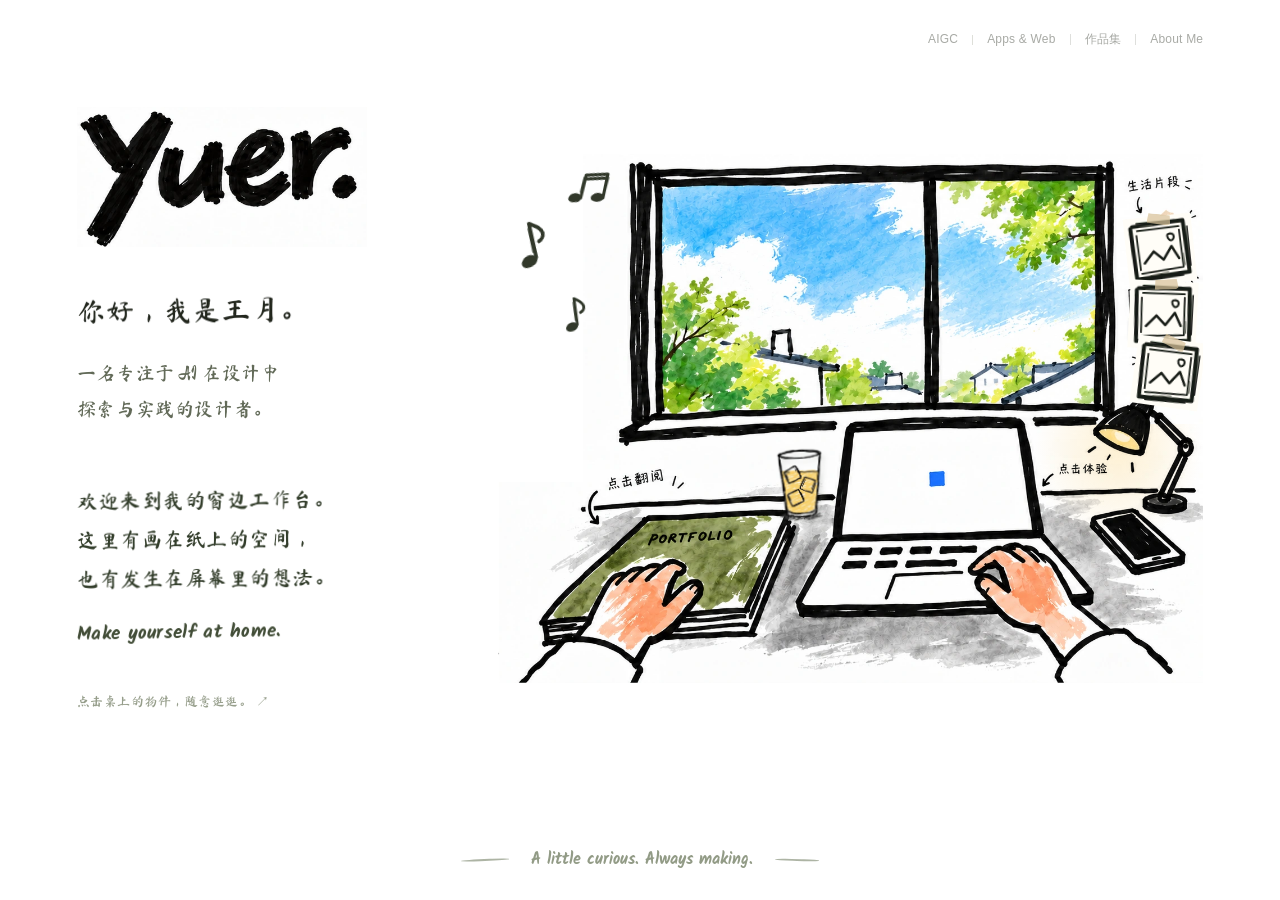
==== commit 62fce7c6: "Add dated architecture portfolios to desktop and navigation" ====
--- a/index.html
+++ b/index.html
@@ -1,2 +1,2 @@
-<!doctype html><html lang="zh-CN"><head><meta charset="utf-8"><meta name="viewport" content="width=device-width,initial-scale=1"><meta name="description" content="王月 Yuer，探索 AI 在设计中的应用。建筑作品集、软件与交互，以及生活片段。"><title>Yuer · 王月的窗边工作台</title><link rel="stylesheet" href="style.css"><link rel="stylesheet" href="final.css"><link rel="stylesheet" href="airy.css"><link rel="stylesheet" href="ink-dialog.css"><link rel="stylesheet" href="music.css?v=quietnav1"><style>.quiet-aigc-divider{display:inline-block;width:1px;height:10px;background:#dedfd9;align-self:center;flex-shrink:0}</style></head><body><nav class="quiet-nav" aria-label="作品与个人介绍导航"><details class="quiet-projects aigc-menu"><summary>AIGC</summary><div class="quiet-dropdown"><a href="#" id="nav-aigc">AIGC视频</a><a href="#" id="nav-aigc-architecture">AIGC建筑</a></div></details><span class="quiet-aigc-divider" aria-hidden="true"></span><details class="quiet-projects"><summary>Apps &amp; Web</summary><div class="quiet-dropdown"><a href="lexiloop/">LexiLoop · 词萦</a><a href="timer/">Timer</a><a href="greatwall/">发现长城 · AR</a><a href="cozy-home/experience.html">四口之家·虚拟小窝</a></div></details><span class="quiet-divider" aria-hidden="true"></span><button type="button" data-open="architecture">Architecture</button><span class="quiet-divider" aria-hidden="true"></span><button type="button" id="nav-personal">About Me</button></nav><svg class="ink-filter-defs" width="0" height="0" aria-hidden="true"><defs><filter id="dry-ink" x="-3%" y="-8%" width="106%" height="116%"><feTurbulence type="fractalNoise" baseFrequency=".13" numOctaves="2" seed="7" result="grain"/><feDisplacementMap in="SourceGraphic" in2="grain" scale=".65" xChannelSelector="R" yChannelSelector="G"/></filter></defs></svg><main class="airy-layout"><section class="airy-profile"><h1 aria-label="Yuer."><span class="rough-name" aria-hidden="true"></span><span class="sr-only">Yuer.</span></h1><h2>你好，我是王月。</h2><p>一名专注于 AI 在设计中<br>探索与实践的设计者。</p><div class="welcome-note"><p>欢迎来到我的窗边工作台。<br>这里有画在纸上的空间，<br>也有发生在屏幕里的想法。</p><span lang="en">Make yourself at home.</span></div><small>点击桌上的物件，随意逛逛。 ↗</small></section><section class="airy-illustration" aria-label="可交互的窗边工作台"><div class="music-corner"><div class="music-notes" aria-hidden="true"><svg viewBox="0 0 40 56"><use href="#ink-note-single"/></svg><svg viewBox="0 0 54 56"><use href="#ink-note-pair"/></svg><svg viewBox="0 0 40 56"><use href="#ink-note-single"/></svg></div><button class="music-toggle" id="music-toggle" type="button" aria-label="播放背景音乐：森林小厨" aria-pressed="false"><svg viewBox="0 0 40 56" aria-hidden="true"><use href="#ink-note-single"/></svg><svg class="extra-note" viewBox="0 0 54 56" aria-hidden="true"><use href="#ink-note-pair"/></svg><svg class="extra-note" viewBox="0 0 40 56" aria-hidden="true"><use href="#ink-note-single"/></svg><span class="sr-only"><span id="music-label">听一会儿</span><small class="music-subtitle">A QUIET AFTERNOON</small></span></button><span class="sr-only" id="music-status" role="status" aria-live="polite"></span></div><div class="art-clip"><div class="desk-art"><img class="iced-tea" src="iced-tea-v2.webp" alt="一杯浅金色的冰茶，透明玻璃杯里浮着冰块" draggable="false"><img class="artwork" src="yuer-desk.webp" width="1672" height="941" alt="清新蓝天与绿树的窗景，桌上有绿色作品集、笔记本电脑、手机和台灯。" fetchpriority="high"><button class="hotspot book-spot" data-open="architecture" aria-label="点击绿色书本，翻阅建筑作品集" data-hint="翻开作品集 ↗"></button><button class="hotspot laptop-spot" data-open="software" aria-label="点击电脑，查看软件与交互作品" data-hint="打开电脑 ↗"></button><button class="hotspot phone-spot" data-open="mobile" aria-label="点击手机，打开发现长城等手机应用" data-hint="打开手机 ↗"></button><span class="lamp-glow" aria-hidden="true"></span><button id="lamp-switch" class="hotspot lamp-spot" aria-label="开关台灯" aria-pressed="true" data-hint="开关台灯"></button><button class="wall-photo wall-one" data-photo="0" aria-label="打开高清照片：蓝色蒙古写真"><svg viewBox="0 0 70 70" aria-hidden="true"><defs><filter id="rough-frame-1" x="-10%" y="-10%" width="120%" height="120%"><feTurbulence type="fractalNoise" baseFrequency=".075" numOctaves="2" seed="4" result="noise"/><feDisplacementMap in="SourceGraphic" in2="noise" scale="1.2" xChannelSelector="R" yChannelSelector="G"/></filter></defs><path d="M5 6L65 5 64 64 6 65Z" fill="#fffdf7" stroke="none"/><g filter="url(#rough-frame-1)" fill="none" stroke="#171a15" stroke-linecap="round" stroke-linejoin="round"><path d="M7 7L63 5 65 62 7 65 5 9" stroke-width="4.3"/><path d="M4 14L6 59 M12 4L54 4 M67 12L67 55 M14 67L58 65" stroke-width="1.7"/><path d="M12 12L58 11 M58 15L59 56 13 59 M12 55L11 17" stroke-width="1.9"/><path d="M17 48L28 36 38 46 48 32 55 46" stroke-width="2.7"/><path d="M45 23Q43 18 48 18Q53 19 51 24Q48 28 45 23" stroke-width="2.2"/><path d="M15 8L29 7 M60 41L61 54 M22 62L42 60" stroke="#505448" stroke-width="1"/></g></svg></button><button class="wall-photo wall-two" data-photo="1" aria-label="打开高清照片：绿叶间的肖像"><svg viewBox="0 0 70 70" aria-hidden="true"><defs><filter id="rough-frame-2" x="-10%" y="-10%" width="120%" height="120%"><feTurbulence type="fractalNoise" baseFrequency=".075" numOctaves="2" seed="5" result="noise"/><feDisplacementMap in="SourceGraphic" in2="noise" scale="1.2" xChannelSelector="R" yChannelSelector="G"/></filter></defs><path d="M5 6L65 5 64 64 6 65Z" fill="#fffdf7" stroke="none"/><g filter="url(#rough-frame-2)" fill="none" stroke="#171a15" stroke-linecap="round" stroke-linejoin="round"><path d="M7 7L63 5 65 62 7 65 5 9" stroke-width="4.3"/><path d="M4 14L6 59 M12 4L54 4 M67 12L67 55 M14 67L58 65" stroke-width="1.7"/><path d="M12 12L58 11 M58 15L59 56 13 59 M12 55L11 17" stroke-width="1.9"/><path d="M17 48L28 36 38 46 48 32 55 46" stroke-width="2.7"/><path d="M45 23Q43 18 48 18Q53 19 51 24Q48 28 45 23" stroke-width="2.2"/><path d="M15 8L29 7 M60 41L61 54 M22 62L42 60" stroke="#505448" stroke-width="1"/></g></svg></button><button class="wall-photo wall-three" data-photo="2" aria-label="打开高清照片：午后甜点"><svg viewBox="0 0 70 70" aria-hidden="true"><defs><filter id="rough-frame-3" x="-10%" y="-10%" width="120%" height="120%"><feTurbulence type="fractalNoise" baseFrequency=".075" numOctaves="2" seed="6" result="noise"/><feDisplacementMap in="SourceGraphic" in2="noise" scale="1.2" xChannelSelector="R" yChannelSelector="G"/></filter></defs><path d="M5 6L65 5 64 64 6 65Z" fill="#fffdf7" stroke="none"/><g filter="url(#rough-frame-3)" fill="none" stroke="#171a15" stroke-linecap="round" stroke-linejoin="round"><path d="M7 7L63 5 65 62 7 65 5 9" stroke-width="4.3"/><path d="M4 14L6 59 M12 4L54 4 M67 12L67 55 M14 67L58 65" stroke-width="1.7"/><path d="M12 12L58 11 M58 15L59 56 13 59 M12 55L11 17" stroke-width="1.9"/><path d="M17 48L28 36 38 46 48 32 55 46" stroke-width="2.7"/><path d="M45 23Q43 18 48 18Q53 19 51 24Q48 28 45 23" stroke-width="2.2"/><path d="M15 8L29 7 M60 41L61 54 M22 62L42 60" stroke="#505448" stroke-width="1"/></g></svg></button></div></div></section></main><footer class="page-signoff" lang="en"><span>A little curious. Always making.</span></footer><dialog class="panel" id="software" aria-labelledby="software-title"><div class="panel-head"><span>软件与交互 <small>DIGITAL WORKS</small></span><button class="close" data-close aria-label="关闭软件作品"><svg viewBox="0 0 30 30" aria-hidden="true"><path d="M6 5L24 24 M24 5L5 25" fill="none" stroke="#252c1e" stroke-width="4.5" stroke-linecap="round"/><path d="M5 8L22 25 M25 8L9 24" fill="none" stroke="#5a644a" stroke-width="1.2" stroke-linecap="round"/></svg></button></div><div class="desktop-dialog-body"><iframe id="virtual-computer" data-src="virtual-desktop/index.html?v=resume-20261112-new" title="虚拟电脑，点击桌面图标查看项目介绍" allow="fullscreen"></iframe><div class="desktop-more"><span>一张桌面，一些可以亲手体验的想法。</span><a href="https://timer-focus-portfolio.bluishtrail.chatgpt.site/" target="_blank" rel="noopener">了解更多 · Timer ↗</a></div></div></dialog>
-<dialog class="panel book-panel" id="architecture" aria-labelledby="architecture-title"><div class="panel-head"><span id="architecture-title">建筑作品集 <small>COMPLETE PORTFOLIO</small></span><button class="close" data-close aria-label="关闭建筑作品"><svg viewBox="0 0 30 30" aria-hidden="true"><path d="M6 5L24 24 M24 5L5 25" fill="none" stroke="#252c1e" stroke-width="4.5" stroke-linecap="round"/><path d="M5 8L22 25 M25 8L9 24" fill="none" stroke="#5a644a" stroke-width="1.2" stroke-linecap="round"/></svg></button></div><div class="book-viewer"><div class="book-tools"><button id="book-prev" aria-label="上一页">← 上一页</button><span id="book-count" aria-live="polite">01 / 43</span><button id="book-next" aria-label="下一页">下一页 →</button></div><a id="book-full" href="architecture-2026/page-01.jpg" target="_blank" rel="noopener" aria-label="在新窗口放大当前作品页"><img id="book-image" src="architecture-2026/page-01.jpg" alt="建筑作品集封面" loading="lazy"></a><div class="book-thumbs" aria-label="选择作品页"></div><p class="book-tip">点击图片可放大查看 · ← → 键翻页</p></div></dialog><dialog class="panel" id="about" aria-labelledby="about-title"><div class="panel-head"><span>关于我 <small>ABOUT YUER</small></span><button class="close" data-close aria-label="关闭个人介绍"><svg viewBox="0 0 30 30" aria-hidden="true"><path d="M6 5L24 24 M24 5L5 25" fill="none" stroke="#252c1e" stroke-width="4.5" stroke-linecap="round"/><path d="M5 8L22 25 M25 8L9 24" fill="none" stroke="#5a644a" stroke-width="1.2" stroke-linecap="round"/></svg></button></div><div class="panel-body"><div class="eyebrow">HELLO, I'M YUER.</div><h2 id="about-title">你好，我是王月。</h2><p>一名专注于 AI 在设计中探索与实践的设计者。</p><p>从建筑空间到屏幕里的交互，<br>我喜欢把想法做成可以被看见、被体验的东西。</p><div class="welcome-about"><p>在空间与屏幕之间，慢慢做些有意思的事。</p><p>书本，是纸上的空间。<br>电脑，是可以亲手体验的想法。<br>希望你在这里，像坐到窗边一样自在。</p></div><div class="about-portrait"><img src="photos/spring-thumb.webp" alt="绿叶间的王月"><button data-photo="1">打开生活相册 ↗</button></div><div class="link-row"><button data-open="architecture">建筑作品集 ↗</button><button data-open="software">软件与交互 ↗</button></div></div></dialog><dialog class="panel photo-panel" id="photos" aria-labelledby="photo-title"><div class="panel-head"><span id="photo-title">生活片段 <small>LIFE IN FRAMES</small></span><button class="close" data-close aria-label="关闭照片"><svg viewBox="0 0 30 30" aria-hidden="true"><path d="M6 5L24 24 M24 5L5 25" fill="none" stroke="#252c1e" stroke-width="4.5" stroke-linecap="round"/><path d="M5 8L22 25 M25 8L9 24" fill="none" stroke="#5a644a" stroke-width="1.2" stroke-linecap="round"/></svg></button></div><div class="photo-toolbar"><button id="photo-prev" aria-label="上一张照片">← 上一张</button><span id="photo-counter" aria-live="polite">1 / 3</span><button id="photo-next" aria-label="下一张照片">下一张 →</button></div><div class="photo-stage" id="photo-stage" tabindex="0" aria-label="高清照片，可滚动查看放大的照片"><img id="photo-image" alt=""></div><div class="photo-bottom"><span id="photo-caption"></span><button id="photo-zoom" aria-pressed="false">放大查看 ＋</button><a id="photo-original" target="_blank" rel="noopener">新窗口看原图 ↗</a></div><div class="photo-strip" aria-label="选择生活照片"><button data-photo-select="0" aria-label="选择蒙古写真"><img src="photos/portrait-thumb.webp" alt=""></button><button data-photo-select="1" aria-label="选择春日人像"><img src="photos/spring-thumb.webp" alt=""></button><button data-photo-select="2" aria-label="选择午后甜点"><img src="photos/afternoon-thumb.webp" alt=""></button></div><p class="photo-note">← → 切换照片 · Esc 返回工作台</p></dialog><dialog class="panel mobile-panel" id="mobile" aria-labelledby="mobile-title"><div class="panel-head"><span id="mobile-title">我的手机 <small>POCKET PROJECTS</small></span><button class="close" data-close aria-label="关闭虚拟手机"><svg viewBox="0 0 30 30" aria-hidden="true"><path d="M6 5L24 24 M24 5L5 25" fill="none" stroke="#252c1e" stroke-width="4.5" stroke-linecap="round"/></svg></button></div><div class="pocket-body"><div class="pocket-phone"><div class="pocket-status"><span>9:41</span><span>▥ ▰</span></div><span class="pocket-speaker" aria-hidden="true"></span><div class="pocket-greeting"><small>YUER'S POCKET</small><p>一些随身的，<br>有意思的想法。</p></div><div class="pocket-apps"><a class="pocket-app" href="greatwall/" aria-label="打开发现长城项目介绍与AR交互体验"><span class="pocket-icon"><img src="greatwall/assets/app-icon.png" alt="发现长城" width="64" height="64"></span><span>发现长城</span></a><button class="pocket-app" data-open="about" aria-label="打开关于王月的介绍"><span class="pocket-icon about-pocket-icon"><svg viewBox="0 0 64 64" aria-hidden="true"><path d="M9 48Q31 27 54 48 M23 23Q22 10 33 11Q45 10 44 23Q43 35 33 35Q22 34 23 23 M8 51L56 50" fill="none" stroke="#30392a" stroke-width="3.5" stroke-linecap="round"/></svg></span><span>关于我</span></button></div><svg class="pocket-landscape" viewBox="0 0 300 150" aria-hidden="true"><path d="M-10 130Q25 60 63 88T143 65T224 96T320 53" fill="none" stroke="#80916c" stroke-width="3"/><path d="M-10 146Q57 94 100 114T200 109T320 110" fill="#d7dfc8" stroke="#899875" stroke-width="2"/><path d="M237 39Q224 32 233 22Q246 14 252 27Q257 42 237 39" fill="#e5dbb8" stroke="#88896d" stroke-width="2"/></svg><div class="pocket-home" aria-hidden="true"></div></div><p class="pocket-hint">点开图标，随意逛逛。 ↗</p></div></dialog><svg class="music-symbols" aria-hidden="true"><defs><symbol id="ink-note-single" viewBox="0 0 40 56"><path d="M20 42C18 38 10 38 6 43C2 47 5 52 10 52C17 52 23 48 22 42Z" fill="currentColor"/><path d="M21 43L22 6C27 10 33 12 34 19C34 23 31 26 28 27" fill="none" stroke="currentColor" stroke-width="4" stroke-linecap="round" stroke-linejoin="round"/><path d="M19 37L20 11M24 8Q34 14 35 19M7 49Q13 52 19 46" fill="none" stroke="currentColor" stroke-width="1.3" stroke-linecap="round"/></symbol><symbol id="ink-note-pair" viewBox="0 0 54 56"><path d="M18 39C13 35 5 39 4 44C2 49 8 51 13 49C19 48 21 44 18 39ZM46 32C42 29 34 32 32 37C30 42 36 44 42 42C48 40 50 36 46 32Z" fill="currentColor"/><path d="M19 42L20 12L47 5L47 36M20 17L47 10" fill="none" stroke="currentColor" stroke-width="4" stroke-linecap="round" stroke-linejoin="round"/><path d="M17 35L18 15M49 9L48 29" fill="none" stroke="currentColor" stroke-width="1.2" stroke-linecap="round"/></symbol></defs></svg><audio id="afternoon-music" src="audio/forest-kitchen.mp3" preload="metadata" loop aria-label="森水垚、沐灵仙：森林小厨"></audio><script src="main.js?v=20261102-book2026"></script><script src="music.js?v=20261102-autoplay"></script><script src="quiet-nav.js?v=1"></script><script>document.getElementById("nav-aigc").onclick=e=>{e.preventDefault();e.target.closest("details").open=false;openPanel("software",e.currentTarget);const f=document.getElementById("virtual-computer");const send=()=>f.contentWindow.postMessage({type:"yuer-open-aigc"},location.origin);f.addEventListener("load",send,{once:true});send()};</script><script>document.getElementById("nav-aigc-architecture").onclick=e=>{e.preventDefault();e.target.closest("details").open=false;openPanel("software",e.currentTarget);const f=document.getElementById("virtual-computer");const send=()=>f.contentWindow.postMessage({type:"yuer-open-architecture"},location.origin);f.addEventListener("load",send,{once:true});send()};</script></body></html>+<!doctype html><html lang="zh-CN"><head><meta charset="utf-8"><meta name="viewport" content="width=device-width,initial-scale=1"><meta name="description" content="王月 Yuer，探索 AI 在设计中的应用。建筑作品集、软件与交互，以及生活片段。"><title>Yuer · 王月的窗边工作台</title><link rel="stylesheet" href="style.css"><link rel="stylesheet" href="final.css"><link rel="stylesheet" href="airy.css"><link rel="stylesheet" href="ink-dialog.css"><link rel="stylesheet" href="music.css?v=quietnav1"><style>.quiet-aigc-divider{display:inline-block;width:1px;height:10px;background:#dedfd9;align-self:center;flex-shrink:0}</style><style>#software{position:fixed;inset:12px;margin:auto;width:calc(100% - 24px);height:calc(100dvh - 24px);max-height:none;display:none;overflow:hidden}#software[open]{display:flex;flex-direction:column}#software>.panel-head{flex:0 0 auto}#software .desktop-dialog-body{min-height:0;flex:1;overflow:auto;overscroll-behavior:contain}#software #virtual-computer{display:block;width:100%;height:calc(100dvh - 150px);min-height:360px;border:0}#software .desktop-more{display:none}</style><style>.portfolio-menu .quiet-dropdown a{display:flex;align-items:center;gap:10px;white-space:nowrap}.portfolio-menu .quiet-dropdown img{width:28px;height:28px;flex:none}</style></head><body><nav class="quiet-nav" aria-label="作品与个人介绍导航"><details class="quiet-projects aigc-menu"><summary>AIGC</summary><div class="quiet-dropdown"><a href="#" id="nav-aigc">AIGC视频</a><a href="#" id="nav-aigc-architecture">AIGC建筑</a></div></details><span class="quiet-aigc-divider" aria-hidden="true"></span><details class="quiet-projects"><summary>Apps &amp; Web</summary><div class="quiet-dropdown"><a href="lexiloop/">LexiLoop · 词萦</a><a href="timer/">Timer</a><a href="greatwall/">发现长城 · AR</a><a href="cozy-home/experience.html">四口之家·虚拟小窝</a></div></details><span class="quiet-divider" aria-hidden="true"></span><details class="quiet-projects portfolio-menu"><summary>作品集</summary><div class="quiet-dropdown"><a href="architecture-2024-2026/"><img src="assets/portfolio-2024-2026.svg" alt="" width="28" height="28">2024–2026</a><a href="portfolio-2016-2023/"><img src="assets/portfolio-2016-2023.svg" alt="" width="28" height="28">2016–2023</a></div></details><span class="quiet-divider" aria-hidden="true"></span><button type="button" id="nav-personal">About Me</button></nav><svg class="ink-filter-defs" width="0" height="0" aria-hidden="true"><defs><filter id="dry-ink" x="-3%" y="-8%" width="106%" height="116%"><feTurbulence type="fractalNoise" baseFrequency=".13" numOctaves="2" seed="7" result="grain"/><feDisplacementMap in="SourceGraphic" in2="grain" scale=".65" xChannelSelector="R" yChannelSelector="G"/></filter></defs></svg><main class="airy-layout"><section class="airy-profile"><h1 aria-label="Yuer."><span class="rough-name" aria-hidden="true"></span><span class="sr-only">Yuer.</span></h1><h2>你好，我是王月。</h2><p>一名专注于 AI 在设计中<br>探索与实践的设计者。</p><div class="welcome-note"><p>欢迎来到我的窗边工作台。<br>这里有画在纸上的空间，<br>也有发生在屏幕里的想法。</p><span lang="en">Make yourself at home.</span></div><small>点击桌上的物件，随意逛逛。 ↗</small></section><section class="airy-illustration" aria-label="可交互的窗边工作台"><div class="music-corner"><div class="music-notes" aria-hidden="true"><svg viewBox="0 0 40 56"><use href="#ink-note-single"/></svg><svg viewBox="0 0 54 56"><use href="#ink-note-pair"/></svg><svg viewBox="0 0 40 56"><use href="#ink-note-single"/></svg></div><button class="music-toggle" id="music-toggle" type="button" aria-label="播放背景音乐：森林小厨" aria-pressed="false"><svg viewBox="0 0 40 56" aria-hidden="true"><use href="#ink-note-single"/></svg><svg class="extra-note" viewBox="0 0 54 56" aria-hidden="true"><use href="#ink-note-pair"/></svg><svg class="extra-note" viewBox="0 0 40 56" aria-hidden="true"><use href="#ink-note-single"/></svg><span class="sr-only"><span id="music-label">听一会儿</span><small class="music-subtitle">A QUIET AFTERNOON</small></span></button><span class="sr-only" id="music-status" role="status" aria-live="polite"></span></div><div class="art-clip"><div class="desk-art"><img class="iced-tea" src="iced-tea-v2.webp" alt="一杯浅金色的冰茶，透明玻璃杯里浮着冰块" draggable="false"><img class="artwork" src="yuer-desk.webp" width="1672" height="941" alt="清新蓝天与绿树的窗景，桌上有绿色作品集、笔记本电脑、手机和台灯。" fetchpriority="high"><button class="hotspot book-spot" data-open="architecture" aria-label="点击绿色书本，翻阅建筑作品集" data-hint="翻开作品集 ↗"></button><button class="hotspot laptop-spot" data-open="software" aria-label="点击电脑，查看软件与交互作品" data-hint="打开电脑 ↗"></button><button class="hotspot phone-spot" data-open="mobile" aria-label="点击手机，打开发现长城等手机应用" data-hint="打开手机 ↗"></button><span class="lamp-glow" aria-hidden="true"></span><button id="lamp-switch" class="hotspot lamp-spot" aria-label="开关台灯" aria-pressed="true" data-hint="开关台灯"></button><button class="wall-photo wall-one" data-photo="0" aria-label="打开高清照片：蓝色蒙古写真"><svg viewBox="0 0 70 70" aria-hidden="true"><defs><filter id="rough-frame-1" x="-10%" y="-10%" width="120%" height="120%"><feTurbulence type="fractalNoise" baseFrequency=".075" numOctaves="2" seed="4" result="noise"/><feDisplacementMap in="SourceGraphic" in2="noise" scale="1.2" xChannelSelector="R" yChannelSelector="G"/></filter></defs><path d="M5 6L65 5 64 64 6 65Z" fill="#fffdf7" stroke="none"/><g filter="url(#rough-frame-1)" fill="none" stroke="#171a15" stroke-linecap="round" stroke-linejoin="round"><path d="M7 7L63 5 65 62 7 65 5 9" stroke-width="4.3"/><path d="M4 14L6 59 M12 4L54 4 M67 12L67 55 M14 67L58 65" stroke-width="1.7"/><path d="M12 12L58 11 M58 15L59 56 13 59 M12 55L11 17" stroke-width="1.9"/><path d="M17 48L28 36 38 46 48 32 55 46" stroke-width="2.7"/><path d="M45 23Q43 18 48 18Q53 19 51 24Q48 28 45 23" stroke-width="2.2"/><path d="M15 8L29 7 M60 41L61 54 M22 62L42 60" stroke="#505448" stroke-width="1"/></g></svg></button><button class="wall-photo wall-two" data-photo="1" aria-label="打开高清照片：绿叶间的肖像"><svg viewBox="0 0 70 70" aria-hidden="true"><defs><filter id="rough-frame-2" x="-10%" y="-10%" width="120%" height="120%"><feTurbulence type="fractalNoise" baseFrequency=".075" numOctaves="2" seed="5" result="noise"/><feDisplacementMap in="SourceGraphic" in2="noise" scale="1.2" xChannelSelector="R" yChannelSelector="G"/></filter></defs><path d="M5 6L65 5 64 64 6 65Z" fill="#fffdf7" stroke="none"/><g filter="url(#rough-frame-2)" fill="none" stroke="#171a15" stroke-linecap="round" stroke-linejoin="round"><path d="M7 7L63 5 65 62 7 65 5 9" stroke-width="4.3"/><path d="M4 14L6 59 M12 4L54 4 M67 12L67 55 M14 67L58 65" stroke-width="1.7"/><path d="M12 12L58 11 M58 15L59 56 13 59 M12 55L11 17" stroke-width="1.9"/><path d="M17 48L28 36 38 46 48 32 55 46" stroke-width="2.7"/><path d="M45 23Q43 18 48 18Q53 19 51 24Q48 28 45 23" stroke-width="2.2"/><path d="M15 8L29 7 M60 41L61 54 M22 62L42 60" stroke="#505448" stroke-width="1"/></g></svg></button><button class="wall-photo wall-three" data-photo="2" aria-label="打开高清照片：午后甜点"><svg viewBox="0 0 70 70" aria-hidden="true"><defs><filter id="rough-frame-3" x="-10%" y="-10%" width="120%" height="120%"><feTurbulence type="fractalNoise" baseFrequency=".075" numOctaves="2" seed="6" result="noise"/><feDisplacementMap in="SourceGraphic" in2="noise" scale="1.2" xChannelSelector="R" yChannelSelector="G"/></filter></defs><path d="M5 6L65 5 64 64 6 65Z" fill="#fffdf7" stroke="none"/><g filter="url(#rough-frame-3)" fill="none" stroke="#171a15" stroke-linecap="round" stroke-linejoin="round"><path d="M7 7L63 5 65 62 7 65 5 9" stroke-width="4.3"/><path d="M4 14L6 59 M12 4L54 4 M67 12L67 55 M14 67L58 65" stroke-width="1.7"/><path d="M12 12L58 11 M58 15L59 56 13 59 M12 55L11 17" stroke-width="1.9"/><path d="M17 48L28 36 38 46 48 32 55 46" stroke-width="2.7"/><path d="M45 23Q43 18 48 18Q53 19 51 24Q48 28 45 23" stroke-width="2.2"/><path d="M15 8L29 7 M60 41L61 54 M22 62L42 60" stroke="#505448" stroke-width="1"/></g></svg></button></div></div></section></main><footer class="page-signoff" lang="en"><span>A little curious. Always making.</span></footer><dialog class="panel" id="software" aria-labelledby="software-title"><div class="panel-head"><span>软件与交互 <small>DIGITAL WORKS</small></span><button class="close" data-close aria-label="关闭软件作品"><svg viewBox="0 0 30 30" aria-hidden="true"><path d="M6 5L24 24 M24 5L5 25" fill="none" stroke="#252c1e" stroke-width="4.5" stroke-linecap="round"/><path d="M5 8L22 25 M25 8L9 24" fill="none" stroke="#5a644a" stroke-width="1.2" stroke-linecap="round"/></svg></button></div><div class="desktop-dialog-body"><iframe id="virtual-computer" data-src="virtual-desktop/index.html?v=vr-ar-group-20261112" title="虚拟电脑，点击桌面图标查看项目介绍" allow="fullscreen"></iframe><div class="desktop-more"><span>一张桌面，一些可以亲手体验的想法。</span><a href="https://timer-focus-portfolio.bluishtrail.chatgpt.site/" target="_blank" rel="noopener">了解更多 · Timer ↗</a></div></div></dialog>
+<dialog class="panel book-panel" id="architecture" aria-labelledby="architecture-title"><div class="panel-head"><span id="architecture-title"><img src="assets/portfolio-2016-2023.svg" alt="2016–2023 建筑作品集 Logo" width="38" height="38" style="display:inline-block;vertical-align:middle;margin-right:12px">建筑作品集 <small>COMPLETE PORTFOLIO</small></span><button class="close" data-close aria-label="关闭建筑作品"><svg viewBox="0 0 30 30" aria-hidden="true"><path d="M6 5L24 24 M24 5L5 25" fill="none" stroke="#252c1e" stroke-width="4.5" stroke-linecap="round"/><path d="M5 8L22 25 M25 8L9 24" fill="none" stroke="#5a644a" stroke-width="1.2" stroke-linecap="round"/></svg></button></div><div class="book-viewer"><div class="book-tools"><button id="book-prev" aria-label="上一页">← 上一页</button><span id="book-count" aria-live="polite">01 / 43</span><button id="book-next" aria-label="下一页">下一页 →</button></div><a id="book-full" href="architecture-2026/page-01.jpg" target="_blank" rel="noopener" aria-label="在新窗口放大当前作品页"><img id="book-image" src="architecture-2026/page-01.jpg" alt="建筑作品集封面" loading="lazy"></a><div class="book-thumbs" aria-label="选择作品页"></div><p class="book-tip">点击图片可放大查看 · ← → 键翻页</p></div></dialog><dialog class="panel" id="about" aria-labelledby="about-title"><div class="panel-head"><span>关于我 <small>ABOUT YUER</small></span><button class="close" data-close aria-label="关闭个人介绍"><svg viewBox="0 0 30 30" aria-hidden="true"><path d="M6 5L24 24 M24 5L5 25" fill="none" stroke="#252c1e" stroke-width="4.5" stroke-linecap="round"/><path d="M5 8L22 25 M25 8L9 24" fill="none" stroke="#5a644a" stroke-width="1.2" stroke-linecap="round"/></svg></button></div><div class="panel-body"><div class="eyebrow">HELLO, I'M YUER.</div><h2 id="about-title">你好，我是王月。</h2><p>一名专注于 AI 在设计中探索与实践的设计者。</p><p>从建筑空间到屏幕里的交互，<br>我喜欢把想法做成可以被看见、被体验的东西。</p><div class="welcome-about"><p>在空间与屏幕之间，慢慢做些有意思的事。</p><p>书本，是纸上的空间。<br>电脑，是可以亲手体验的想法。<br>希望你在这里，像坐到窗边一样自在。</p></div><div class="about-portrait"><img src="photos/spring-thumb.webp" alt="绿叶间的王月"><button data-photo="1">打开生活相册 ↗</button></div><div class="link-row"><button data-open="architecture">建筑作品集 ↗</button><button data-open="software">软件与交互 ↗</button></div></div></dialog><dialog class="panel photo-panel" id="photos" aria-labelledby="photo-title"><div class="panel-head"><span id="photo-title">生活片段 <small>LIFE IN FRAMES</small></span><button class="close" data-close aria-label="关闭照片"><svg viewBox="0 0 30 30" aria-hidden="true"><path d="M6 5L24 24 M24 5L5 25" fill="none" stroke="#252c1e" stroke-width="4.5" stroke-linecap="round"/><path d="M5 8L22 25 M25 8L9 24" fill="none" stroke="#5a644a" stroke-width="1.2" stroke-linecap="round"/></svg></button></div><div class="photo-toolbar"><button id="photo-prev" aria-label="上一张照片">← 上一张</button><span id="photo-counter" aria-live="polite">1 / 3</span><button id="photo-next" aria-label="下一张照片">下一张 →</button></div><div class="photo-stage" id="photo-stage" tabindex="0" aria-label="高清照片，可滚动查看放大的照片"><img id="photo-image" alt=""></div><div class="photo-bottom"><span id="photo-caption"></span><button id="photo-zoom" aria-pressed="false">放大查看 ＋</button><a id="photo-original" target="_blank" rel="noopener">新窗口看原图 ↗</a></div><div class="photo-strip" aria-label="选择生活照片"><button data-photo-select="0" aria-label="选择蒙古写真"><img src="photos/portrait-thumb.webp" alt=""></button><button data-photo-select="1" aria-label="选择春日人像"><img src="photos/spring-thumb.webp" alt=""></button><button data-photo-select="2" aria-label="选择午后甜点"><img src="photos/afternoon-thumb.webp" alt=""></button></div><p class="photo-note">← → 切换照片 · Esc 返回工作台</p></dialog><dialog class="panel mobile-panel" id="mobile" aria-labelledby="mobile-title"><div class="panel-head"><span id="mobile-title">我的手机 <small>POCKET PROJECTS</small></span><button class="close" data-close aria-label="关闭虚拟手机"><svg viewBox="0 0 30 30" aria-hidden="true"><path d="M6 5L24 24 M24 5L5 25" fill="none" stroke="#252c1e" stroke-width="4.5" stroke-linecap="round"/></svg></button></div><div class="pocket-body"><div class="pocket-phone"><div class="pocket-status"><span>9:41</span><span>▥ ▰</span></div><span class="pocket-speaker" aria-hidden="true"></span><div class="pocket-greeting"><small>YUER'S POCKET</small><p>一些随身的，<br>有意思的想法。</p></div><div class="pocket-apps"><a class="pocket-app" href="greatwall/" aria-label="打开发现长城项目介绍与AR交互体验"><span class="pocket-icon"><img src="greatwall/assets/app-icon.png" alt="发现长城" width="64" height="64"></span><span>发现长城</span></a><button class="pocket-app" data-open="about" aria-label="打开关于王月的介绍"><span class="pocket-icon about-pocket-icon"><svg viewBox="0 0 64 64" aria-hidden="true"><path d="M9 48Q31 27 54 48 M23 23Q22 10 33 11Q45 10 44 23Q43 35 33 35Q22 34 23 23 M8 51L56 50" fill="none" stroke="#30392a" stroke-width="3.5" stroke-linecap="round"/></svg></span><span>关于我</span></button></div><svg class="pocket-landscape" viewBox="0 0 300 150" aria-hidden="true"><path d="M-10 130Q25 60 63 88T143 65T224 96T320 53" fill="none" stroke="#80916c" stroke-width="3"/><path d="M-10 146Q57 94 100 114T200 109T320 110" fill="#d7dfc8" stroke="#899875" stroke-width="2"/><path d="M237 39Q224 32 233 22Q246 14 252 27Q257 42 237 39" fill="#e5dbb8" stroke="#88896d" stroke-width="2"/></svg><div class="pocket-home" aria-hidden="true"></div></div><p class="pocket-hint">点开图标，随意逛逛。 ↗</p></div></dialog><svg class="music-symbols" aria-hidden="true"><defs><symbol id="ink-note-single" viewBox="0 0 40 56"><path d="M20 42C18 38 10 38 6 43C2 47 5 52 10 52C17 52 23 48 22 42Z" fill="currentColor"/><path d="M21 43L22 6C27 10 33 12 34 19C34 23 31 26 28 27" fill="none" stroke="currentColor" stroke-width="4" stroke-linecap="round" stroke-linejoin="round"/><path d="M19 37L20 11M24 8Q34 14 35 19M7 49Q13 52 19 46" fill="none" stroke="currentColor" stroke-width="1.3" stroke-linecap="round"/></symbol><symbol id="ink-note-pair" viewBox="0 0 54 56"><path d="M18 39C13 35 5 39 4 44C2 49 8 51 13 49C19 48 21 44 18 39ZM46 32C42 29 34 32 32 37C30 42 36 44 42 42C48 40 50 36 46 32Z" fill="currentColor"/><path d="M19 42L20 12L47 5L47 36M20 17L47 10" fill="none" stroke="currentColor" stroke-width="4" stroke-linecap="round" stroke-linejoin="round"/><path d="M17 35L18 15M49 9L48 29" fill="none" stroke="currentColor" stroke-width="1.2" stroke-linecap="round"/></symbol></defs></svg><audio id="afternoon-music" src="audio/forest-kitchen.mp3" preload="metadata" loop aria-label="森水垚、沐灵仙：森林小厨"></audio><script src="main.js?v=20261102-book2026"></script><script src="music.js?v=20261102-autoplay"></script><script src="quiet-nav.js?v=1"></script><script>document.getElementById("nav-aigc").onclick=e=>{e.preventDefault();e.target.closest("details").open=false;openPanel("software",e.currentTarget);const f=document.getElementById("virtual-computer");const send=()=>f.contentWindow.postMessage({type:"yuer-open-aigc"},location.origin);f.addEventListener("load",send,{once:true});send()};</script><script>document.getElementById("nav-aigc-architecture").onclick=e=>{e.preventDefault();e.target.closest("details").open=false;openPanel("software",e.currentTarget);const f=document.getElementById("virtual-computer");const send=()=>f.contentWindow.postMessage({type:"yuer-open-architecture"},location.origin);f.addEventListener("load",send,{once:true});send()};</script><script>if(new URLSearchParams(location.search).get("desktop")==="1"){openPanel("software",document.querySelector(".laptop-spot"));history.replaceState(null,"",location.pathname)}</script></body></html>
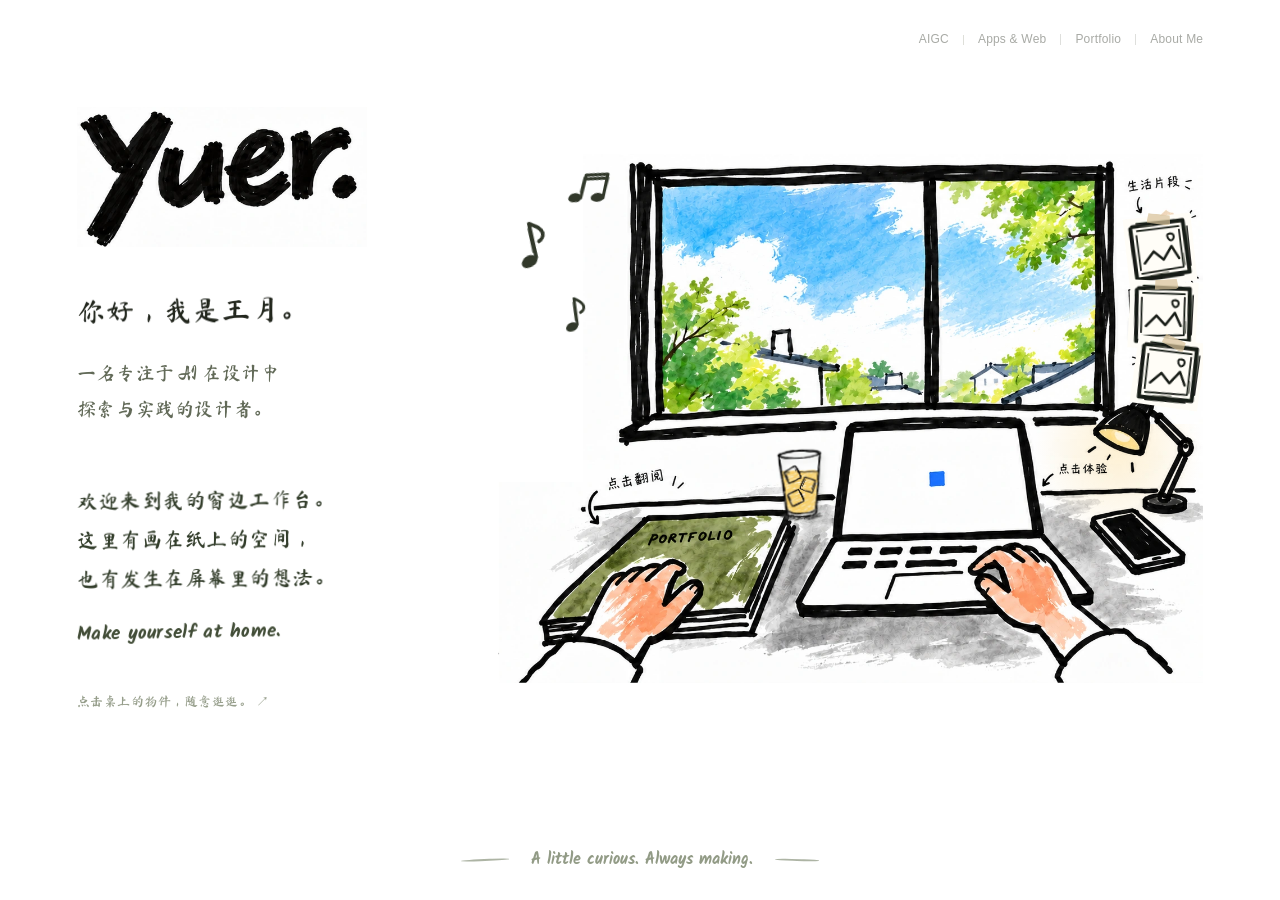
==== commit 3488ba4a: "Use Portfolio label for desktop and navigation" ====
--- a/index.html
+++ b/index.html
@@ -1,2 +1,2 @@
-<!doctype html><html lang="zh-CN"><head><meta charset="utf-8"><meta name="viewport" content="width=device-width,initial-scale=1"><meta name="description" content="王月 Yuer，探索 AI 在设计中的应用。建筑作品集、软件与交互，以及生活片段。"><title>Yuer · 王月的窗边工作台</title><link rel="stylesheet" href="style.css"><link rel="stylesheet" href="final.css"><link rel="stylesheet" href="airy.css"><link rel="stylesheet" href="ink-dialog.css"><link rel="stylesheet" href="music.css?v=quietnav1"><style>.quiet-aigc-divider{display:inline-block;width:1px;height:10px;background:#dedfd9;align-self:center;flex-shrink:0}</style><style>#software{position:fixed;inset:12px;margin:auto;width:calc(100% - 24px);height:calc(100dvh - 24px);max-height:none;display:none;overflow:hidden}#software[open]{display:flex;flex-direction:column}#software>.panel-head{flex:0 0 auto}#software .desktop-dialog-body{min-height:0;flex:1;overflow:auto;overscroll-behavior:contain}#software #virtual-computer{display:block;width:100%;height:calc(100dvh - 150px);min-height:360px;border:0}#software .desktop-more{display:none}</style><style>.portfolio-menu .quiet-dropdown a{display:flex;align-items:center;gap:10px;white-space:nowrap}.portfolio-menu .quiet-dropdown img{width:28px;height:28px;flex:none}</style></head><body><nav class="quiet-nav" aria-label="作品与个人介绍导航"><details class="quiet-projects aigc-menu"><summary>AIGC</summary><div class="quiet-dropdown"><a href="#" id="nav-aigc">AIGC视频</a><a href="#" id="nav-aigc-architecture">AIGC建筑</a></div></details><span class="quiet-aigc-divider" aria-hidden="true"></span><details class="quiet-projects"><summary>Apps &amp; Web</summary><div class="quiet-dropdown"><a href="lexiloop/">LexiLoop · 词萦</a><a href="timer/">Timer</a><a href="greatwall/">发现长城 · AR</a><a href="cozy-home/experience.html">四口之家·虚拟小窝</a></div></details><span class="quiet-divider" aria-hidden="true"></span><details class="quiet-projects portfolio-menu"><summary>作品集</summary><div class="quiet-dropdown"><a href="architecture-2024-2026/"><img src="assets/portfolio-2024-2026.svg" alt="" width="28" height="28">2024–2026</a><a href="portfolio-2016-2023/"><img src="assets/portfolio-2016-2023.svg" alt="" width="28" height="28">2016–2023</a></div></details><span class="quiet-divider" aria-hidden="true"></span><button type="button" id="nav-personal">About Me</button></nav><svg class="ink-filter-defs" width="0" height="0" aria-hidden="true"><defs><filter id="dry-ink" x="-3%" y="-8%" width="106%" height="116%"><feTurbulence type="fractalNoise" baseFrequency=".13" numOctaves="2" seed="7" result="grain"/><feDisplacementMap in="SourceGraphic" in2="grain" scale=".65" xChannelSelector="R" yChannelSelector="G"/></filter></defs></svg><main class="airy-layout"><section class="airy-profile"><h1 aria-label="Yuer."><span class="rough-name" aria-hidden="true"></span><span class="sr-only">Yuer.</span></h1><h2>你好，我是王月。</h2><p>一名专注于 AI 在设计中<br>探索与实践的设计者。</p><div class="welcome-note"><p>欢迎来到我的窗边工作台。<br>这里有画在纸上的空间，<br>也有发生在屏幕里的想法。</p><span lang="en">Make yourself at home.</span></div><small>点击桌上的物件，随意逛逛。 ↗</small></section><section class="airy-illustration" aria-label="可交互的窗边工作台"><div class="music-corner"><div class="music-notes" aria-hidden="true"><svg viewBox="0 0 40 56"><use href="#ink-note-single"/></svg><svg viewBox="0 0 54 56"><use href="#ink-note-pair"/></svg><svg viewBox="0 0 40 56"><use href="#ink-note-single"/></svg></div><button class="music-toggle" id="music-toggle" type="button" aria-label="播放背景音乐：森林小厨" aria-pressed="false"><svg viewBox="0 0 40 56" aria-hidden="true"><use href="#ink-note-single"/></svg><svg class="extra-note" viewBox="0 0 54 56" aria-hidden="true"><use href="#ink-note-pair"/></svg><svg class="extra-note" viewBox="0 0 40 56" aria-hidden="true"><use href="#ink-note-single"/></svg><span class="sr-only"><span id="music-label">听一会儿</span><small class="music-subtitle">A QUIET AFTERNOON</small></span></button><span class="sr-only" id="music-status" role="status" aria-live="polite"></span></div><div class="art-clip"><div class="desk-art"><img class="iced-tea" src="iced-tea-v2.webp" alt="一杯浅金色的冰茶，透明玻璃杯里浮着冰块" draggable="false"><img class="artwork" src="yuer-desk.webp" width="1672" height="941" alt="清新蓝天与绿树的窗景，桌上有绿色作品集、笔记本电脑、手机和台灯。" fetchpriority="high"><button class="hotspot book-spot" data-open="architecture" aria-label="点击绿色书本，翻阅建筑作品集" data-hint="翻开作品集 ↗"></button><button class="hotspot laptop-spot" data-open="software" aria-label="点击电脑，查看软件与交互作品" data-hint="打开电脑 ↗"></button><button class="hotspot phone-spot" data-open="mobile" aria-label="点击手机，打开发现长城等手机应用" data-hint="打开手机 ↗"></button><span class="lamp-glow" aria-hidden="true"></span><button id="lamp-switch" class="hotspot lamp-spot" aria-label="开关台灯" aria-pressed="true" data-hint="开关台灯"></button><button class="wall-photo wall-one" data-photo="0" aria-label="打开高清照片：蓝色蒙古写真"><svg viewBox="0 0 70 70" aria-hidden="true"><defs><filter id="rough-frame-1" x="-10%" y="-10%" width="120%" height="120%"><feTurbulence type="fractalNoise" baseFrequency=".075" numOctaves="2" seed="4" result="noise"/><feDisplacementMap in="SourceGraphic" in2="noise" scale="1.2" xChannelSelector="R" yChannelSelector="G"/></filter></defs><path d="M5 6L65 5 64 64 6 65Z" fill="#fffdf7" stroke="none"/><g filter="url(#rough-frame-1)" fill="none" stroke="#171a15" stroke-linecap="round" stroke-linejoin="round"><path d="M7 7L63 5 65 62 7 65 5 9" stroke-width="4.3"/><path d="M4 14L6 59 M12 4L54 4 M67 12L67 55 M14 67L58 65" stroke-width="1.7"/><path d="M12 12L58 11 M58 15L59 56 13 59 M12 55L11 17" stroke-width="1.9"/><path d="M17 48L28 36 38 46 48 32 55 46" stroke-width="2.7"/><path d="M45 23Q43 18 48 18Q53 19 51 24Q48 28 45 23" stroke-width="2.2"/><path d="M15 8L29 7 M60 41L61 54 M22 62L42 60" stroke="#505448" stroke-width="1"/></g></svg></button><button class="wall-photo wall-two" data-photo="1" aria-label="打开高清照片：绿叶间的肖像"><svg viewBox="0 0 70 70" aria-hidden="true"><defs><filter id="rough-frame-2" x="-10%" y="-10%" width="120%" height="120%"><feTurbulence type="fractalNoise" baseFrequency=".075" numOctaves="2" seed="5" result="noise"/><feDisplacementMap in="SourceGraphic" in2="noise" scale="1.2" xChannelSelector="R" yChannelSelector="G"/></filter></defs><path d="M5 6L65 5 64 64 6 65Z" fill="#fffdf7" stroke="none"/><g filter="url(#rough-frame-2)" fill="none" stroke="#171a15" stroke-linecap="round" stroke-linejoin="round"><path d="M7 7L63 5 65 62 7 65 5 9" stroke-width="4.3"/><path d="M4 14L6 59 M12 4L54 4 M67 12L67 55 M14 67L58 65" stroke-width="1.7"/><path d="M12 12L58 11 M58 15L59 56 13 59 M12 55L11 17" stroke-width="1.9"/><path d="M17 48L28 36 38 46 48 32 55 46" stroke-width="2.7"/><path d="M45 23Q43 18 48 18Q53 19 51 24Q48 28 45 23" stroke-width="2.2"/><path d="M15 8L29 7 M60 41L61 54 M22 62L42 60" stroke="#505448" stroke-width="1"/></g></svg></button><button class="wall-photo wall-three" data-photo="2" aria-label="打开高清照片：午后甜点"><svg viewBox="0 0 70 70" aria-hidden="true"><defs><filter id="rough-frame-3" x="-10%" y="-10%" width="120%" height="120%"><feTurbulence type="fractalNoise" baseFrequency=".075" numOctaves="2" seed="6" result="noise"/><feDisplacementMap in="SourceGraphic" in2="noise" scale="1.2" xChannelSelector="R" yChannelSelector="G"/></filter></defs><path d="M5 6L65 5 64 64 6 65Z" fill="#fffdf7" stroke="none"/><g filter="url(#rough-frame-3)" fill="none" stroke="#171a15" stroke-linecap="round" stroke-linejoin="round"><path d="M7 7L63 5 65 62 7 65 5 9" stroke-width="4.3"/><path d="M4 14L6 59 M12 4L54 4 M67 12L67 55 M14 67L58 65" stroke-width="1.7"/><path d="M12 12L58 11 M58 15L59 56 13 59 M12 55L11 17" stroke-width="1.9"/><path d="M17 48L28 36 38 46 48 32 55 46" stroke-width="2.7"/><path d="M45 23Q43 18 48 18Q53 19 51 24Q48 28 45 23" stroke-width="2.2"/><path d="M15 8L29 7 M60 41L61 54 M22 62L42 60" stroke="#505448" stroke-width="1"/></g></svg></button></div></div></section></main><footer class="page-signoff" lang="en"><span>A little curious. Always making.</span></footer><dialog class="panel" id="software" aria-labelledby="software-title"><div class="panel-head"><span>软件与交互 <small>DIGITAL WORKS</small></span><button class="close" data-close aria-label="关闭软件作品"><svg viewBox="0 0 30 30" aria-hidden="true"><path d="M6 5L24 24 M24 5L5 25" fill="none" stroke="#252c1e" stroke-width="4.5" stroke-linecap="round"/><path d="M5 8L22 25 M25 8L9 24" fill="none" stroke="#5a644a" stroke-width="1.2" stroke-linecap="round"/></svg></button></div><div class="desktop-dialog-body"><iframe id="virtual-computer" data-src="virtual-desktop/index.html?v=vr-ar-group-20261112" title="虚拟电脑，点击桌面图标查看项目介绍" allow="fullscreen"></iframe><div class="desktop-more"><span>一张桌面，一些可以亲手体验的想法。</span><a href="https://timer-focus-portfolio.bluishtrail.chatgpt.site/" target="_blank" rel="noopener">了解更多 · Timer ↗</a></div></div></dialog>
+<!doctype html><html lang="zh-CN"><head><meta charset="utf-8"><meta name="viewport" content="width=device-width,initial-scale=1"><meta name="description" content="王月 Yuer，探索 AI 在设计中的应用。建筑作品集、软件与交互，以及生活片段。"><title>Yuer · 王月的窗边工作台</title><link rel="stylesheet" href="style.css"><link rel="stylesheet" href="final.css"><link rel="stylesheet" href="airy.css"><link rel="stylesheet" href="ink-dialog.css"><link rel="stylesheet" href="music.css?v=quietnav1"><style>.quiet-aigc-divider{display:inline-block;width:1px;height:10px;background:#dedfd9;align-self:center;flex-shrink:0}</style><style>#software{position:fixed;inset:12px;margin:auto;width:calc(100% - 24px);height:calc(100dvh - 24px);max-height:none;display:none;overflow:hidden}#software[open]{display:flex;flex-direction:column}#software>.panel-head{flex:0 0 auto}#software .desktop-dialog-body{min-height:0;flex:1;overflow:auto;overscroll-behavior:contain}#software #virtual-computer{display:block;width:100%;height:calc(100dvh - 150px);min-height:360px;border:0}#software .desktop-more{display:none}</style><style>.portfolio-menu .quiet-dropdown a{display:flex;align-items:center;gap:10px;white-space:nowrap}.portfolio-menu .quiet-dropdown img{width:28px;height:28px;flex:none}</style></head><body><nav class="quiet-nav" aria-label="作品与个人介绍导航"><details class="quiet-projects aigc-menu"><summary>AIGC</summary><div class="quiet-dropdown"><a href="#" id="nav-aigc">AIGC视频</a><a href="#" id="nav-aigc-architecture">AIGC建筑</a></div></details><span class="quiet-aigc-divider" aria-hidden="true"></span><details class="quiet-projects"><summary>Apps &amp; Web</summary><div class="quiet-dropdown"><a href="lexiloop/">LexiLoop · 词萦</a><a href="timer/">Timer</a><a href="greatwall/">发现长城 · AR</a><a href="cozy-home/experience.html">四口之家·虚拟小窝</a></div></details><span class="quiet-divider" aria-hidden="true"></span><details class="quiet-projects portfolio-menu"><summary>Portfolio</summary><div class="quiet-dropdown"><a href="architecture-2024-2026/"><img src="assets/portfolio-2024-2026.svg" alt="" width="28" height="28">2024–2026</a><a href="portfolio-2016-2023/"><img src="assets/portfolio-2016-2023.svg" alt="" width="28" height="28">2016–2023</a></div></details><span class="quiet-divider" aria-hidden="true"></span><button type="button" id="nav-personal">About Me</button></nav><svg class="ink-filter-defs" width="0" height="0" aria-hidden="true"><defs><filter id="dry-ink" x="-3%" y="-8%" width="106%" height="116%"><feTurbulence type="fractalNoise" baseFrequency=".13" numOctaves="2" seed="7" result="grain"/><feDisplacementMap in="SourceGraphic" in2="grain" scale=".65" xChannelSelector="R" yChannelSelector="G"/></filter></defs></svg><main class="airy-layout"><section class="airy-profile"><h1 aria-label="Yuer."><span class="rough-name" aria-hidden="true"></span><span class="sr-only">Yuer.</span></h1><h2>你好，我是王月。</h2><p>一名专注于 AI 在设计中<br>探索与实践的设计者。</p><div class="welcome-note"><p>欢迎来到我的窗边工作台。<br>这里有画在纸上的空间，<br>也有发生在屏幕里的想法。</p><span lang="en">Make yourself at home.</span></div><small>点击桌上的物件，随意逛逛。 ↗</small></section><section class="airy-illustration" aria-label="可交互的窗边工作台"><div class="music-corner"><div class="music-notes" aria-hidden="true"><svg viewBox="0 0 40 56"><use href="#ink-note-single"/></svg><svg viewBox="0 0 54 56"><use href="#ink-note-pair"/></svg><svg viewBox="0 0 40 56"><use href="#ink-note-single"/></svg></div><button class="music-toggle" id="music-toggle" type="button" aria-label="播放背景音乐：森林小厨" aria-pressed="false"><svg viewBox="0 0 40 56" aria-hidden="true"><use href="#ink-note-single"/></svg><svg class="extra-note" viewBox="0 0 54 56" aria-hidden="true"><use href="#ink-note-pair"/></svg><svg class="extra-note" viewBox="0 0 40 56" aria-hidden="true"><use href="#ink-note-single"/></svg><span class="sr-only"><span id="music-label">听一会儿</span><small class="music-subtitle">A QUIET AFTERNOON</small></span></button><span class="sr-only" id="music-status" role="status" aria-live="polite"></span></div><div class="art-clip"><div class="desk-art"><img class="iced-tea" src="iced-tea-v2.webp" alt="一杯浅金色的冰茶，透明玻璃杯里浮着冰块" draggable="false"><img class="artwork" src="yuer-desk.webp" width="1672" height="941" alt="清新蓝天与绿树的窗景，桌上有绿色作品集、笔记本电脑、手机和台灯。" fetchpriority="high"><button class="hotspot book-spot" data-open="architecture" aria-label="点击绿色书本，翻阅建筑作品集" data-hint="翻开作品集 ↗"></button><button class="hotspot laptop-spot" data-open="software" aria-label="点击电脑，查看软件与交互作品" data-hint="打开电脑 ↗"></button><button class="hotspot phone-spot" data-open="mobile" aria-label="点击手机，打开发现长城等手机应用" data-hint="打开手机 ↗"></button><span class="lamp-glow" aria-hidden="true"></span><button id="lamp-switch" class="hotspot lamp-spot" aria-label="开关台灯" aria-pressed="true" data-hint="开关台灯"></button><button class="wall-photo wall-one" data-photo="0" aria-label="打开高清照片：蓝色蒙古写真"><svg viewBox="0 0 70 70" aria-hidden="true"><defs><filter id="rough-frame-1" x="-10%" y="-10%" width="120%" height="120%"><feTurbulence type="fractalNoise" baseFrequency=".075" numOctaves="2" seed="4" result="noise"/><feDisplacementMap in="SourceGraphic" in2="noise" scale="1.2" xChannelSelector="R" yChannelSelector="G"/></filter></defs><path d="M5 6L65 5 64 64 6 65Z" fill="#fffdf7" stroke="none"/><g filter="url(#rough-frame-1)" fill="none" stroke="#171a15" stroke-linecap="round" stroke-linejoin="round"><path d="M7 7L63 5 65 62 7 65 5 9" stroke-width="4.3"/><path d="M4 14L6 59 M12 4L54 4 M67 12L67 55 M14 67L58 65" stroke-width="1.7"/><path d="M12 12L58 11 M58 15L59 56 13 59 M12 55L11 17" stroke-width="1.9"/><path d="M17 48L28 36 38 46 48 32 55 46" stroke-width="2.7"/><path d="M45 23Q43 18 48 18Q53 19 51 24Q48 28 45 23" stroke-width="2.2"/><path d="M15 8L29 7 M60 41L61 54 M22 62L42 60" stroke="#505448" stroke-width="1"/></g></svg></button><button class="wall-photo wall-two" data-photo="1" aria-label="打开高清照片：绿叶间的肖像"><svg viewBox="0 0 70 70" aria-hidden="true"><defs><filter id="rough-frame-2" x="-10%" y="-10%" width="120%" height="120%"><feTurbulence type="fractalNoise" baseFrequency=".075" numOctaves="2" seed="5" result="noise"/><feDisplacementMap in="SourceGraphic" in2="noise" scale="1.2" xChannelSelector="R" yChannelSelector="G"/></filter></defs><path d="M5 6L65 5 64 64 6 65Z" fill="#fffdf7" stroke="none"/><g filter="url(#rough-frame-2)" fill="none" stroke="#171a15" stroke-linecap="round" stroke-linejoin="round"><path d="M7 7L63 5 65 62 7 65 5 9" stroke-width="4.3"/><path d="M4 14L6 59 M12 4L54 4 M67 12L67 55 M14 67L58 65" stroke-width="1.7"/><path d="M12 12L58 11 M58 15L59 56 13 59 M12 55L11 17" stroke-width="1.9"/><path d="M17 48L28 36 38 46 48 32 55 46" stroke-width="2.7"/><path d="M45 23Q43 18 48 18Q53 19 51 24Q48 28 45 23" stroke-width="2.2"/><path d="M15 8L29 7 M60 41L61 54 M22 62L42 60" stroke="#505448" stroke-width="1"/></g></svg></button><button class="wall-photo wall-three" data-photo="2" aria-label="打开高清照片：午后甜点"><svg viewBox="0 0 70 70" aria-hidden="true"><defs><filter id="rough-frame-3" x="-10%" y="-10%" width="120%" height="120%"><feTurbulence type="fractalNoise" baseFrequency=".075" numOctaves="2" seed="6" result="noise"/><feDisplacementMap in="SourceGraphic" in2="noise" scale="1.2" xChannelSelector="R" yChannelSelector="G"/></filter></defs><path d="M5 6L65 5 64 64 6 65Z" fill="#fffdf7" stroke="none"/><g filter="url(#rough-frame-3)" fill="none" stroke="#171a15" stroke-linecap="round" stroke-linejoin="round"><path d="M7 7L63 5 65 62 7 65 5 9" stroke-width="4.3"/><path d="M4 14L6 59 M12 4L54 4 M67 12L67 55 M14 67L58 65" stroke-width="1.7"/><path d="M12 12L58 11 M58 15L59 56 13 59 M12 55L11 17" stroke-width="1.9"/><path d="M17 48L28 36 38 46 48 32 55 46" stroke-width="2.7"/><path d="M45 23Q43 18 48 18Q53 19 51 24Q48 28 45 23" stroke-width="2.2"/><path d="M15 8L29 7 M60 41L61 54 M22 62L42 60" stroke="#505448" stroke-width="1"/></g></svg></button></div></div></section></main><footer class="page-signoff" lang="en"><span>A little curious. Always making.</span></footer><dialog class="panel" id="software" aria-labelledby="software-title"><div class="panel-head"><span>软件与交互 <small>DIGITAL WORKS</small></span><button class="close" data-close aria-label="关闭软件作品"><svg viewBox="0 0 30 30" aria-hidden="true"><path d="M6 5L24 24 M24 5L5 25" fill="none" stroke="#252c1e" stroke-width="4.5" stroke-linecap="round"/><path d="M5 8L22 25 M25 8L9 24" fill="none" stroke="#5a644a" stroke-width="1.2" stroke-linecap="round"/></svg></button></div><div class="desktop-dialog-body"><iframe id="virtual-computer" data-src="virtual-desktop/index.html?v=vr-ar-group-20261112" title="虚拟电脑，点击桌面图标查看项目介绍" allow="fullscreen"></iframe><div class="desktop-more"><span>一张桌面，一些可以亲手体验的想法。</span><a href="https://timer-focus-portfolio.bluishtrail.chatgpt.site/" target="_blank" rel="noopener">了解更多 · Timer ↗</a></div></div></dialog>
 <dialog class="panel book-panel" id="architecture" aria-labelledby="architecture-title"><div class="panel-head"><span id="architecture-title"><img src="assets/portfolio-2016-2023.svg" alt="2016–2023 建筑作品集 Logo" width="38" height="38" style="display:inline-block;vertical-align:middle;margin-right:12px">建筑作品集 <small>COMPLETE PORTFOLIO</small></span><button class="close" data-close aria-label="关闭建筑作品"><svg viewBox="0 0 30 30" aria-hidden="true"><path d="M6 5L24 24 M24 5L5 25" fill="none" stroke="#252c1e" stroke-width="4.5" stroke-linecap="round"/><path d="M5 8L22 25 M25 8L9 24" fill="none" stroke="#5a644a" stroke-width="1.2" stroke-linecap="round"/></svg></button></div><div class="book-viewer"><div class="book-tools"><button id="book-prev" aria-label="上一页">← 上一页</button><span id="book-count" aria-live="polite">01 / 43</span><button id="book-next" aria-label="下一页">下一页 →</button></div><a id="book-full" href="architecture-2026/page-01.jpg" target="_blank" rel="noopener" aria-label="在新窗口放大当前作品页"><img id="book-image" src="architecture-2026/page-01.jpg" alt="建筑作品集封面" loading="lazy"></a><div class="book-thumbs" aria-label="选择作品页"></div><p class="book-tip">点击图片可放大查看 · ← → 键翻页</p></div></dialog><dialog class="panel" id="about" aria-labelledby="about-title"><div class="panel-head"><span>关于我 <small>ABOUT YUER</small></span><button class="close" data-close aria-label="关闭个人介绍"><svg viewBox="0 0 30 30" aria-hidden="true"><path d="M6 5L24 24 M24 5L5 25" fill="none" stroke="#252c1e" stroke-width="4.5" stroke-linecap="round"/><path d="M5 8L22 25 M25 8L9 24" fill="none" stroke="#5a644a" stroke-width="1.2" stroke-linecap="round"/></svg></button></div><div class="panel-body"><div class="eyebrow">HELLO, I'M YUER.</div><h2 id="about-title">你好，我是王月。</h2><p>一名专注于 AI 在设计中探索与实践的设计者。</p><p>从建筑空间到屏幕里的交互，<br>我喜欢把想法做成可以被看见、被体验的东西。</p><div class="welcome-about"><p>在空间与屏幕之间，慢慢做些有意思的事。</p><p>书本，是纸上的空间。<br>电脑，是可以亲手体验的想法。<br>希望你在这里，像坐到窗边一样自在。</p></div><div class="about-portrait"><img src="photos/spring-thumb.webp" alt="绿叶间的王月"><button data-photo="1">打开生活相册 ↗</button></div><div class="link-row"><button data-open="architecture">建筑作品集 ↗</button><button data-open="software">软件与交互 ↗</button></div></div></dialog><dialog class="panel photo-panel" id="photos" aria-labelledby="photo-title"><div class="panel-head"><span id="photo-title">生活片段 <small>LIFE IN FRAMES</small></span><button class="close" data-close aria-label="关闭照片"><svg viewBox="0 0 30 30" aria-hidden="true"><path d="M6 5L24 24 M24 5L5 25" fill="none" stroke="#252c1e" stroke-width="4.5" stroke-linecap="round"/><path d="M5 8L22 25 M25 8L9 24" fill="none" stroke="#5a644a" stroke-width="1.2" stroke-linecap="round"/></svg></button></div><div class="photo-toolbar"><button id="photo-prev" aria-label="上一张照片">← 上一张</button><span id="photo-counter" aria-live="polite">1 / 3</span><button id="photo-next" aria-label="下一张照片">下一张 →</button></div><div class="photo-stage" id="photo-stage" tabindex="0" aria-label="高清照片，可滚动查看放大的照片"><img id="photo-image" alt=""></div><div class="photo-bottom"><span id="photo-caption"></span><button id="photo-zoom" aria-pressed="false">放大查看 ＋</button><a id="photo-original" target="_blank" rel="noopener">新窗口看原图 ↗</a></div><div class="photo-strip" aria-label="选择生活照片"><button data-photo-select="0" aria-label="选择蒙古写真"><img src="photos/portrait-thumb.webp" alt=""></button><button data-photo-select="1" aria-label="选择春日人像"><img src="photos/spring-thumb.webp" alt=""></button><button data-photo-select="2" aria-label="选择午后甜点"><img src="photos/afternoon-thumb.webp" alt=""></button></div><p class="photo-note">← → 切换照片 · Esc 返回工作台</p></dialog><dialog class="panel mobile-panel" id="mobile" aria-labelledby="mobile-title"><div class="panel-head"><span id="mobile-title">我的手机 <small>POCKET PROJECTS</small></span><button class="close" data-close aria-label="关闭虚拟手机"><svg viewBox="0 0 30 30" aria-hidden="true"><path d="M6 5L24 24 M24 5L5 25" fill="none" stroke="#252c1e" stroke-width="4.5" stroke-linecap="round"/></svg></button></div><div class="pocket-body"><div class="pocket-phone"><div class="pocket-status"><span>9:41</span><span>▥ ▰</span></div><span class="pocket-speaker" aria-hidden="true"></span><div class="pocket-greeting"><small>YUER'S POCKET</small><p>一些随身的，<br>有意思的想法。</p></div><div class="pocket-apps"><a class="pocket-app" href="greatwall/" aria-label="打开发现长城项目介绍与AR交互体验"><span class="pocket-icon"><img src="greatwall/assets/app-icon.png" alt="发现长城" width="64" height="64"></span><span>发现长城</span></a><button class="pocket-app" data-open="about" aria-label="打开关于王月的介绍"><span class="pocket-icon about-pocket-icon"><svg viewBox="0 0 64 64" aria-hidden="true"><path d="M9 48Q31 27 54 48 M23 23Q22 10 33 11Q45 10 44 23Q43 35 33 35Q22 34 23 23 M8 51L56 50" fill="none" stroke="#30392a" stroke-width="3.5" stroke-linecap="round"/></svg></span><span>关于我</span></button></div><svg class="pocket-landscape" viewBox="0 0 300 150" aria-hidden="true"><path d="M-10 130Q25 60 63 88T143 65T224 96T320 53" fill="none" stroke="#80916c" stroke-width="3"/><path d="M-10 146Q57 94 100 114T200 109T320 110" fill="#d7dfc8" stroke="#899875" stroke-width="2"/><path d="M237 39Q224 32 233 22Q246 14 252 27Q257 42 237 39" fill="#e5dbb8" stroke="#88896d" stroke-width="2"/></svg><div class="pocket-home" aria-hidden="true"></div></div><p class="pocket-hint">点开图标，随意逛逛。 ↗</p></div></dialog><svg class="music-symbols" aria-hidden="true"><defs><symbol id="ink-note-single" viewBox="0 0 40 56"><path d="M20 42C18 38 10 38 6 43C2 47 5 52 10 52C17 52 23 48 22 42Z" fill="currentColor"/><path d="M21 43L22 6C27 10 33 12 34 19C34 23 31 26 28 27" fill="none" stroke="currentColor" stroke-width="4" stroke-linecap="round" stroke-linejoin="round"/><path d="M19 37L20 11M24 8Q34 14 35 19M7 49Q13 52 19 46" fill="none" stroke="currentColor" stroke-width="1.3" stroke-linecap="round"/></symbol><symbol id="ink-note-pair" viewBox="0 0 54 56"><path d="M18 39C13 35 5 39 4 44C2 49 8 51 13 49C19 48 21 44 18 39ZM46 32C42 29 34 32 32 37C30 42 36 44 42 42C48 40 50 36 46 32Z" fill="currentColor"/><path d="M19 42L20 12L47 5L47 36M20 17L47 10" fill="none" stroke="currentColor" stroke-width="4" stroke-linecap="round" stroke-linejoin="round"/><path d="M17 35L18 15M49 9L48 29" fill="none" stroke="currentColor" stroke-width="1.2" stroke-linecap="round"/></symbol></defs></svg><audio id="afternoon-music" src="audio/forest-kitchen.mp3" preload="metadata" loop aria-label="森水垚、沐灵仙：森林小厨"></audio><script src="main.js?v=20261102-book2026"></script><script src="music.js?v=20261102-autoplay"></script><script src="quiet-nav.js?v=1"></script><script>document.getElementById("nav-aigc").onclick=e=>{e.preventDefault();e.target.closest("details").open=false;openPanel("software",e.currentTarget);const f=document.getElementById("virtual-computer");const send=()=>f.contentWindow.postMessage({type:"yuer-open-aigc"},location.origin);f.addEventListener("load",send,{once:true});send()};</script><script>document.getElementById("nav-aigc-architecture").onclick=e=>{e.preventDefault();e.target.closest("details").open=false;openPanel("software",e.currentTarget);const f=document.getElementById("virtual-computer");const send=()=>f.contentWindow.postMessage({type:"yuer-open-architecture"},location.origin);f.addEventListener("load",send,{once:true});send()};</script><script>if(new URLSearchParams(location.search).get("desktop")==="1"){openPanel("software",document.querySelector(".laptop-spot"));history.replaceState(null,"",location.pathname)}</script></body></html>
